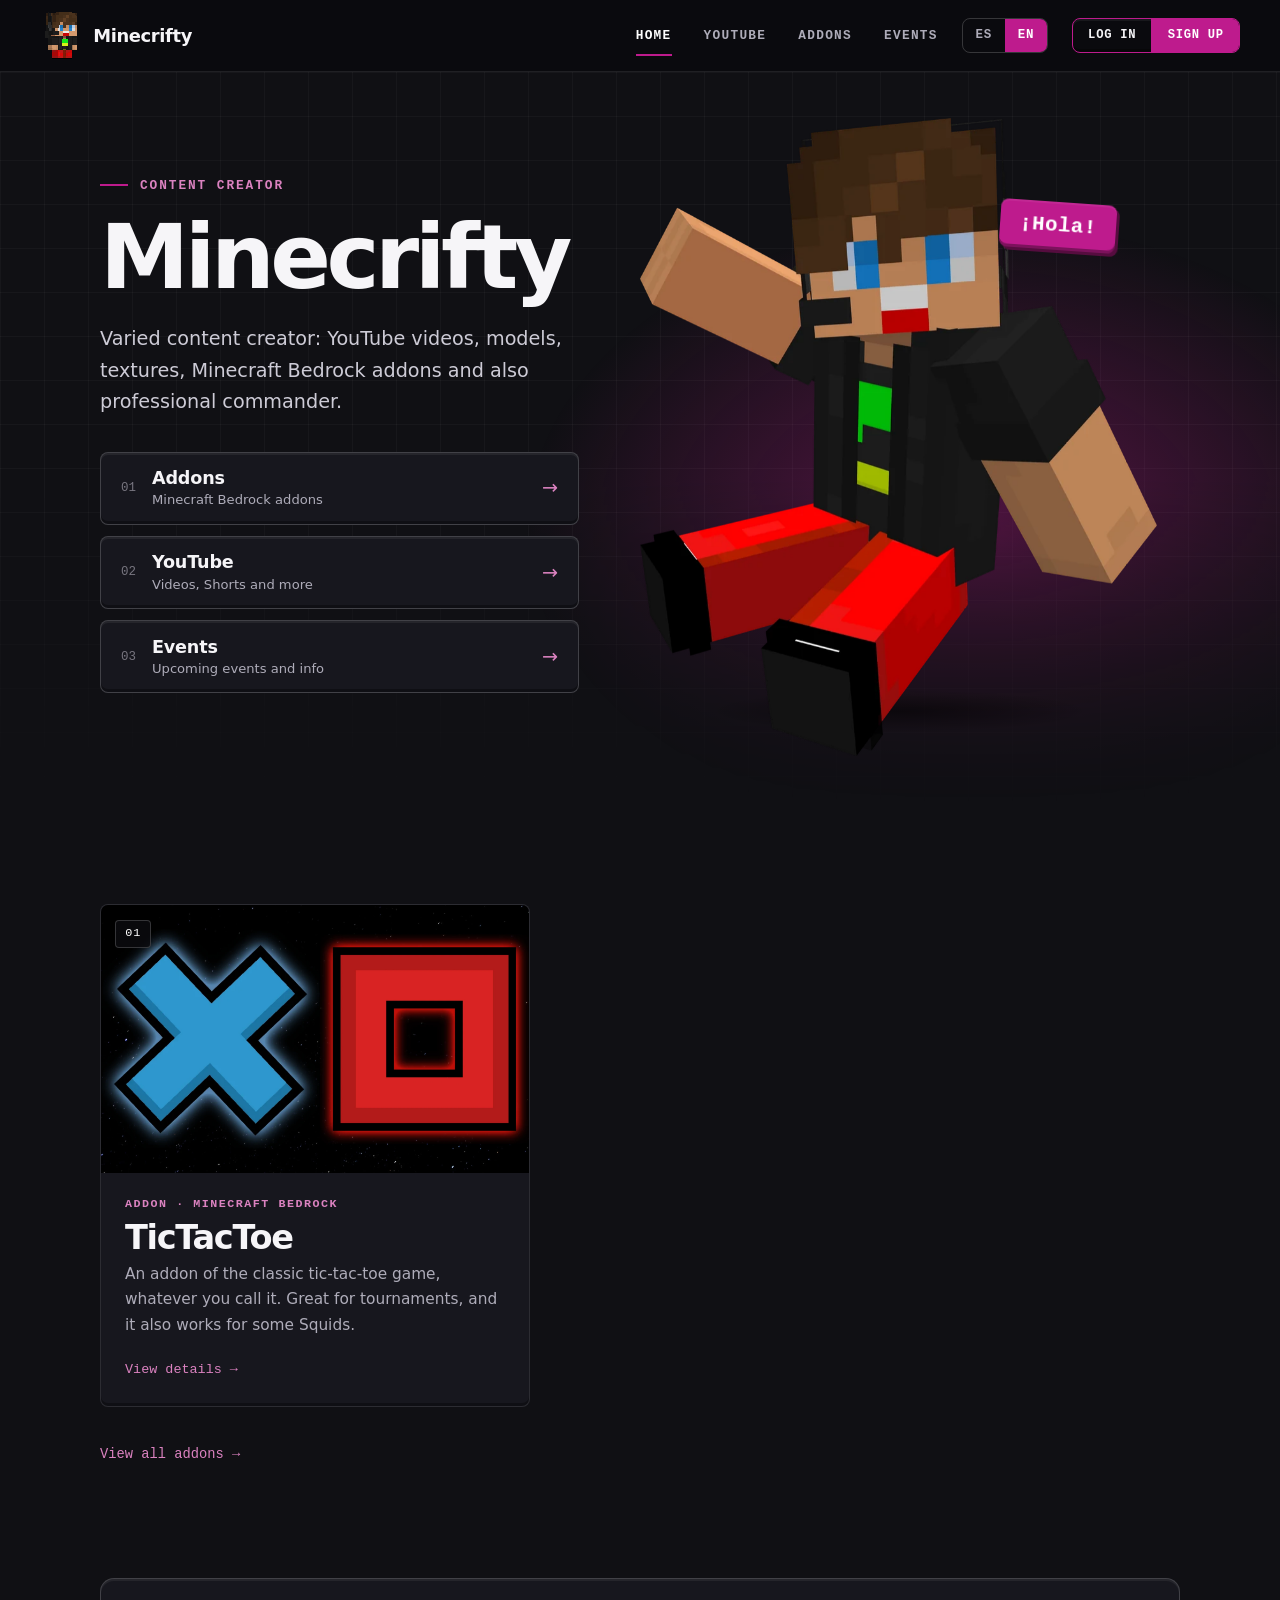
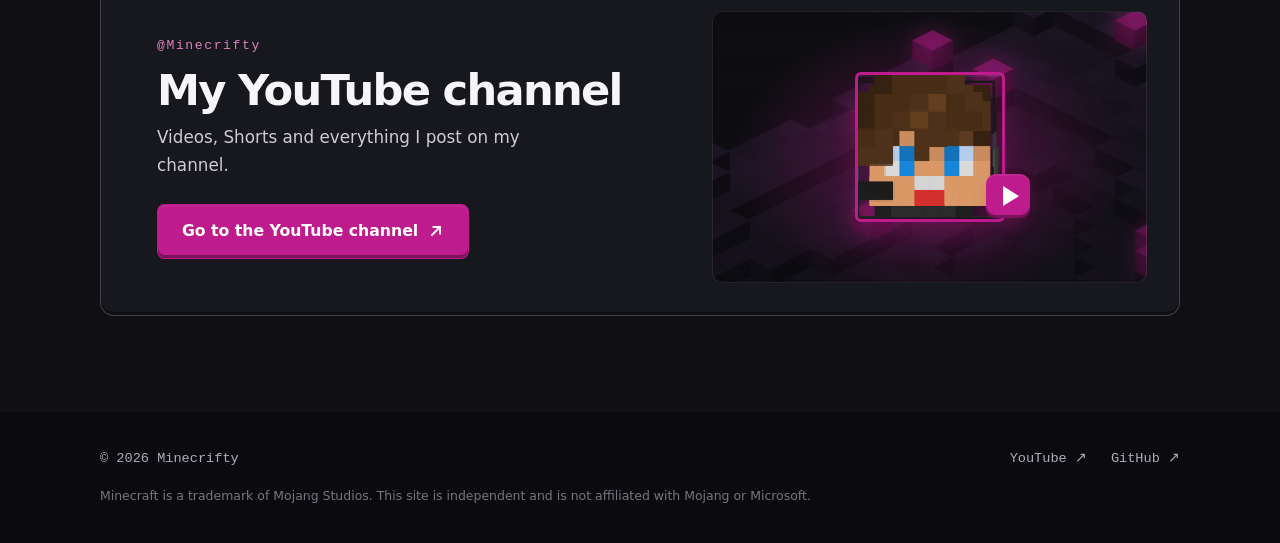
==== index.html @ c1411152 "v30" ====
<!doctype html>
<html lang="es">
<head>
<meta charset="utf-8">
<meta name="viewport" content="width=device-width, initial-scale=1">
<title data-i18n="meta.home.title">Minecrifty</title>
<meta name="description" content="Página oficial de Minecrifty: creador de contenido de Minecraft: videos de YouTube, modelos, texturas, addons para Bedrock y commander profesional." data-i18n-attr="content:meta.home.desc">
<meta name="theme-color" content="#101014">
<link rel="canonical" href="https://minecrifty.github.io/">
<meta property="og:type" content="website">
<meta property="og:site_name" content="Minecrifty">
<meta property="og:title" content="Minecrifty" data-i18n-attr="content:meta.home.title">
<meta property="og:description" content="Página oficial de Minecrifty: creador de contenido de Minecraft: videos de YouTube, modelos, texturas, addons para Bedrock y commander profesional." data-i18n-attr="content:meta.home.desc">
<meta property="og:url" content="https://minecrifty.github.io/">
<meta property="og:image" content="https://minecrifty.github.io/assets/img/og-image.jpg">
<meta name="twitter:card" content="summary_large_image">
<link rel="icon" href="./favicon.ico?v=8" sizes="any">
<link rel="icon" type="image/png" sizes="32x32" href="./assets/img/favicon-32.png?v=8">
<link rel="icon" type="image/png" sizes="192x192" href="./assets/img/favicon-192.png?v=8">
<link rel="apple-touch-icon" href="./assets/img/apple-touch-icon.png?v=8">
<link rel="stylesheet" href="./assets/css/style.css?v=21">
<script>document.documentElement.classList.add("js")</script>
</head>
<body>
<a class="skip-link" href="#main" data-i18n="skip">Saltar al contenido</a>
<header class="site-header">
  <div class="container bar">
    <a class="brand" href="./" aria-label="Minecrifty, ir al inicio" data-i18n-attr="aria-label:brand.label">
      <span class="brand-pix" aria-hidden="true"><img class="b1" src="./assets/img/brand-1.png" width="42" height="47" alt=""><img class="b2" src="./assets/img/brand-2.png" width="42" height="47" alt=""></span><span>Minecrifty</span>
    </a>
    <nav class="site-nav" id="site-nav" aria-label="Navegación principal" data-i18n-attr="aria-label:nav.label">
      <ul>
        <li><a href="./" aria-current="page" data-i18n="nav.home">Inicio</a></li>
        <li><a href="./youtube/" data-i18n="nav.youtube">YouTube</a></li>
        <li><a href="./projects/" data-i18n="nav.projects">Addons</a></li>
        <li><a href="./events/" data-i18n="nav.events">Eventos</a></li>
        <li class="nav-auth"><div class="auth-split" role="group" aria-label="Cuenta" data-i18n-attr="aria-label:auth.label">
          <button type="button" class="auth-login" data-auth="login" data-i18n="auth.login">Iniciar sesión</button>
          <button type="button" class="auth-signup" data-auth="signup" data-i18n="auth.signup">Registrarse</button>
    </div></li>
      </ul>
    </nav>
    <div class="lang-switch" role="group" aria-label="Idioma" data-i18n-attr="aria-label:lang.label">
      <button type="button" data-lang="es" aria-pressed="true">ES</button>
      <button type="button" data-lang="en" aria-pressed="false">EN</button>
    </div>
    <div class="auth-split" role="group" aria-label="Cuenta" data-i18n-attr="aria-label:auth.label">
      <button type="button" class="auth-login" data-auth="login" data-i18n="auth.login">Iniciar sesión</button>
      <button type="button" class="auth-signup" data-auth="signup" data-i18n="auth.signup">Registrarse</button>
    </div>
    <button class="nav-toggle" type="button" aria-controls="site-nav" aria-expanded="false" aria-label="Menú" data-i18n-attr="aria-label:nav.menu">
      <span></span><span></span>
    </button>
  </div>
</header>
<div class="page">
<main id="main">
  <section class="hero">
    <div class="container hero-grid">
      <div class="hero-text reveal">
        <p class="eyebrow mono" data-i18n="home.role">Creador de contenido</p>
        <h1>Minecrifty</h1>
        <p class="lead" data-i18n="home.lead">Creador de contenido variado como videos de YouTube, modelos, texturas, addons de Minecraft Bedrock y también commander profesional.</p>
        <nav class="menu" aria-label="Accesos principales" data-i18n-attr="aria-label:menu.label">
          <a class="menu-btn" href="./projects/">
            <span class="mb-n mono">01</span>
            <span class="mb-main"><strong data-i18n="menu.addons">Addons</strong><small data-i18n="menu.addons.sub">Addons de Minecraft Bedrock</small></span>
            <span class="mb-arrow" aria-hidden="true">→</span>
          </a>
          <a class="menu-btn" href="./youtube/">
            <span class="mb-n mono">02</span>
            <span class="mb-main"><strong data-i18n="nav.youtube">YouTube</strong><small data-i18n="menu.yt.sub">Videos, Shorts y más</small></span>
            <span class="mb-arrow" aria-hidden="true">→</span>
          </a>
          <a class="menu-btn" href="./events/">
            <span class="mb-n mono">03</span>
            <span class="mb-main"><strong data-i18n="nav.events">Eventos</strong><small data-i18n="menu.events.sub">Próximos eventos e información</small></span>
            <span class="mb-arrow" aria-hidden="true">→</span>
          </a>
        </nav>
      </div>
      <!-- Render de Minecrifty saludando (PNG con transparencia). Para cambiarlo, reemplaza assets/img/minecrifty-wave.webp -->
      <div class="hero-art reveal" style="--d:120ms">
        <span class="hi mono" data-greeting>¡Hola!</span>
        <img class="wave" src="./assets/img/minecrifty-wave.webp" width="811" height="1000" alt="" alt="Minecrifty saludando, render de su skin de Minecraft" data-i18n-attr="alt:home.art.alt" fetchpriority="high" decoding="async">
      </div>

    </div>
  </section>

  <section class="section showcase">
    <div class="container">
      <div class="section-head reveal">
        <h2 data-i18n="home.featured">Addons destacados</h2>
      </div>
    </div>
    <div class="rail reveal" tabindex="0" aria-label="Addons destacados" data-i18n-attr="aria-label:home.featured">
      <a class="slide is-link" href="./projects/tictactoe/">
        <div class="media slide-media">
          <img src="./assets/img/tictactoe.webp" alt="" width="1600" height="1000" loading="lazy" decoding="async">
          <span class="chip mono">01</span>
        </div>
        <div class="slide-body">
          <p class="tag mono" data-i18n="p.ttt.tag">Addon · Minecraft Bedrock</p>
          <h3>TicTacToe</h3>
          <p class="desc" data-i18n="p.ttt.desc">Un addon del típico juego tres en raya, gato, tictactoe, o como le llamen a ese juego. Sirve bastante para hacer torneos y también queda para unos Squids.</p>
          <span class="more mono"><span data-i18n="common.details">Ver detalles</span> <span class="arrow" aria-hidden="true">→</span></span>
        </div>
      </a>
    </div>
    <div class="container">
      <p class="rail-more reveal"><a class="text-link mono" href="./projects/"><span data-i18n="home.all">Ver todos los addons</span> →</a></p>
    </div>
  </section>

  <section class="section yt-section">
    <div class="container">
      <div class="yt-card reveal">
        <div class="yt-card-text">
          <p class="mono band-handle">@Minecrifty</p>
          <h2 data-i18n="home.band.h">Mi canal de YouTube</h2>
          <p class="band-text" data-i18n="home.band.text">Videos, Shorts y todo lo que publico en mi canal.</p>
          <div class="actions">
            <a class="btn btn-primary" href="https://www.youtube.com/@Minecrifty" target="_blank" rel="noopener"><span data-i18n="yt.cta">Ir al canal de YouTube</span><svg viewBox="0 0 16 16" fill="none" stroke="currentColor" stroke-width="1.8" stroke-linecap="square" aria-hidden="true"><path d="M4 12 12 4M5.5 4H12v6.5"/></svg></a>
          </div>
        </div>
        <div class="yt-card-art" aria-hidden="true">
          <img class="yt-head" src="./assets/img/head.png" width="256" height="256" alt="" loading="lazy" decoding="async">
          <span class="play-badge"></span>
        </div>
      </div>
    </div>
  </section>
</main>
<footer class="site-footer">
  <div class="container">
    <div class="footer-row">
      <p class="mono">© <span data-year>2026</span> Minecrifty</p>
      <p class="footer-links mono">
        <a href="https://www.youtube.com/@Minecrifty" target="_blank" rel="noopener">YouTube ↗</a>
        <a href="https://github.com/Minecrifty" target="_blank" rel="noopener">GitHub ↗</a>
      </p>
    </div>
    <p class="footer-note" data-i18n="footer.note">Minecraft es una marca de Mojang Studios. Este sitio es independiente y no está afiliado a Mojang ni a Microsoft.</p>
  </div>
</footer>
</div>
<script src="./assets/js/config.js?v=21"></script>
<script src="./assets/js/videos.js?v=21"></script>
<script src="./assets/js/i18n.js?v=21"></script>
<script src="./assets/js/main.js?v=21"></script>
<script src="./assets/js/char.js?v=21"></script>
<script src="./assets/js/auth.js?v=21"></script>
<script src="./assets/js/profile.js?v=21"></script>
</body>
</html>
---- assets/css/style.css ----
/* ==========================================================================
   Minecrifty Web — estilos (versión "menú principal")
   Color principal: #BE1B8D · Fondo: #101014
   Idea: botones de menú apilados con un leve relieve de bloque, personaje
   sobre una plataforma, carrusel de proyectos y lista tipo menú.
   ========================================================================== */

:root {
  color-scheme: dark;

  --bg: #101014;
  --bg-2: #0b0b0f;
  --surface: #17171e;
  --surface-2: #1e1e27;
  --line: rgba(255, 255, 255, 0.09);
  --line-strong: rgba(255, 255, 255, 0.18);

  --text: #f6f5f8;
  --muted: #aeacb9;
  --faint: #77757f;

  --accent: #be1b8d;
  --accent-hover: color-mix(in srgb, var(--accent) 88%, #fff);
  --accent-text: color-mix(in srgb, var(--accent) 55%, #fff);
  --accent-soft: color-mix(in srgb, var(--accent) 14%, transparent);
  --accent-deep: color-mix(in srgb, var(--accent) 45%, #000);
  --accent-glow: color-mix(in srgb, var(--accent) 40%, transparent);

  --radius: 8px;
  --container: 1160px;
  --gutter: clamp(1.25rem, 4.5vw, 2.5rem);
  --space-section: clamp(3.5rem, 8vw, 6rem);
  --header-h: 72px;
  --ease: cubic-bezier(0.2, 0.7, 0.2, 1);
  --bevel: inset 0 -3px 0 rgba(0, 0, 0, 0.35), inset 0 2px 0 rgba(255, 255, 255, 0.06);
  --font: system-ui, -apple-system, "Segoe UI", Roboto, "Helvetica Neue", Arial, sans-serif;
  --mono: ui-monospace, "SF Mono", "Cascadia Mono", Menlo, Consolas, "Liberation Mono", monospace;
}

/* ---------- Base ---------- */
*, *::before, *::after { box-sizing: border-box; }

html { -webkit-text-size-adjust: 100%; scroll-behavior: smooth; scroll-padding-top: 5.5rem; }

body {
  margin: 0;
  min-height: 100vh;
  background: var(--bg);
  color: var(--text);
  font-family: var(--font);
  font-size: 1.03rem;
  line-height: 1.65;
  -webkit-font-smoothing: antialiased;
}

.page { display: flex; flex-direction: column; min-height: calc(100vh - var(--header-h)); }
main { flex: 1; }
img { display: block; max-width: 100%; }
a { color: inherit; text-decoration: none; }
h1, h2, h3, p, ul, dl, dd, figure { margin: 0; padding: 0; }
h1, h2, h3 { line-height: 1.08; letter-spacing: -0.03em; }
ul { list-style: none; }
button { font: inherit; color: inherit; }
[hidden] { display: none !important; }
.mono { font-family: var(--mono); }

:focus-visible { outline: 2px solid var(--accent-text); outline-offset: 3px; border-radius: 4px; }
::selection { background: var(--accent); color: #fff; }

.container { width: 100%; max-width: var(--container); margin-inline: auto; padding-inline: var(--gutter); }

.skip-link {
  position: absolute; left: 1rem; top: -4rem; z-index: 100;
  padding: 0.6rem 1rem; border-radius: var(--radius); background: var(--accent); color: #fff; transition: top 0.2s;
}
.skip-link:focus { top: 1rem; }

/* ---------- Cabecera ---------- */
.site-header {
  position: sticky; top: 0; z-index: 50; height: var(--header-h);
  background: rgba(11, 11, 15, 0.97);
  border-bottom: 1px solid var(--line);
}
.bar { position: relative; display: flex; align-items: center; gap: 1.5rem; height: 100%; }
/* Barra superior a todo el ancho: logo pegado a la izquierda; menús, idioma y sesión pegados a la derecha */
.site-header .container.bar { max-width: none; }

.brand { display: inline-flex; align-items: center; gap: 0.7rem; margin-right: auto; font-weight: 800; font-size: 1.12rem; letter-spacing: -0.02em; }
.brand-pix { position: relative; display: block; flex: none; height: 47px; width: 42px; }
.brand-pix img { position: absolute; inset: 0; width: 42px; height: 47px; image-rendering: pixelated; transition: opacity 0.2s var(--ease); }
.brand-pix .b2 { opacity: 0; }
.brand:hover .brand-pix .b1, .brand:focus-visible .brand-pix .b1 { opacity: 0; }
.brand:hover .brand-pix .b2, .brand:focus-visible .brand-pix .b2 { opacity: 1; }

.site-nav ul { display: flex; gap: 2rem; }
.site-nav a {
  position: relative; display: block; padding: 0.4rem 0;
  color: var(--muted); font-family: var(--mono); font-size: 0.8rem; font-weight: 600; letter-spacing: 0.1em; text-transform: uppercase;
  transition: color 0.2s;
}
.site-nav a::after { content: ""; position: absolute; left: 0; right: 0; bottom: -4px; height: 2px; background: var(--accent); transform: scaleX(0); transform-origin: left; transition: transform 0.3s var(--ease); }
.site-nav a:hover { color: var(--text); }
.site-nav a:hover::after, .site-nav a[aria-current="page"]::after { transform: scaleX(1); }
.site-nav a[aria-current="page"] { color: #fff; }

.lang-switch { display: inline-flex; border: 1px solid var(--line-strong); border-radius: var(--radius); overflow: hidden; }
.lang-switch button {
  padding: 0.38rem 0.8rem; border: 0; background: none; cursor: pointer;
  color: var(--muted); font-family: var(--mono); font-size: 0.78rem; font-weight: 700; letter-spacing: 0.06em;
}
.ready .lang-switch button { transition: background-color 0.25s, color 0.25s; }
.lang-switch button:hover { color: var(--text); }
.lang-switch button[aria-pressed="true"] { background: var(--accent); color: #fff; }

.auth-split { display: inline-flex; flex: none; border: 1px solid var(--accent); border-radius: var(--radius); overflow: hidden; box-shadow: var(--bevel); }
.auth-split button {
  padding: 0.42rem 0.95rem; border: 0; cursor: pointer; white-space: nowrap;
  font-family: var(--mono); font-size: 0.76rem; font-weight: 700; letter-spacing: 0.06em; text-transform: uppercase;
  transition: background-color 0.2s, color 0.2s;
}
.auth-login { background: transparent; color: var(--text); border-right: 1px solid var(--accent) !important; }
.auth-login:hover { background: var(--accent-soft); }
.auth-signup { background: var(--accent); color: #fff; }
.auth-signup:hover { background: var(--accent-hover); }
.nav-auth { display: none; }

.nav-toggle {
  display: none; width: 42px; height: 38px; padding: 0; cursor: pointer;
  border: 1px solid var(--line-strong); border-radius: var(--radius); background: none;
  align-items: center; justify-content: center; flex-direction: column; gap: 5px;
}
.nav-toggle span { display: block; width: 18px; height: 2px; background: var(--text); transition: transform 0.3s var(--ease); }
.nav-open .nav-toggle span:nth-child(1) { transform: translateY(3.5px) rotate(45deg); }
.nav-open .nav-toggle span:nth-child(2) { transform: translateY(-3.5px) rotate(-45deg); }

@media (max-width: 759px) {
  :root { --header-h: 66px; }
  .bar { gap: 0.6rem; }
  .nav-toggle { display: inline-flex; }
  .bar > .auth-split { display: none; }
  .site-nav .nav-auth { display: block; padding: 1rem 0 0.25rem; }
  .site-nav .nav-auth .auth-split { display: flex; }
  .site-nav .nav-auth .auth-split button { flex: 1; padding: 0.7rem 0.5rem; font-size: 0.8rem; border-bottom: 0; }
  .site-nav {
    position: absolute; top: 100%; left: 0; right: 0;
    padding: 0.5rem var(--gutter) 1rem; background: var(--bg-2); border-bottom: 1px solid var(--line);
    visibility: hidden; opacity: 0; transform: translateY(-8px);
    transition: opacity 0.25s, transform 0.25s var(--ease), visibility 0s 0.25s;
  }
  .nav-open .site-nav { visibility: visible; opacity: 1; transform: none; transition-delay: 0s; }
  .site-nav ul { flex-direction: column; gap: 0; }
  .site-nav a { padding: 1rem 0; border-bottom: 1px solid var(--line); font-size: 0.95rem; }
  .site-nav a::after { display: none; }
  .site-nav a[aria-current="page"] { color: var(--accent-text); }
}

/* ---------- Botones ---------- */
.btn {
  display: inline-flex; align-items: center; justify-content: center; gap: 0.6rem;
  padding: 0.85rem 1.5rem; border: 1px solid transparent; border-radius: var(--radius);
  font-weight: 700; font-size: 0.98rem; cursor: pointer; box-shadow: var(--bevel);
  transition: transform 0.2s var(--ease), background-color 0.2s, border-color 0.2s;
}
.btn svg { width: 16px; height: 16px; }
.btn:hover { transform: translateY(-2px); }
.btn:active { transform: none; }
.btn-primary { background: var(--accent); color: #fff; }
.btn-primary:hover { background: var(--accent-hover); }
.btn-ghost { border-color: var(--line-strong); background: var(--surface); color: var(--text); }
.btn-ghost:hover { border-color: var(--accent); }
.btn[disabled] { opacity: 0.4; cursor: not-allowed; transform: none; }
.actions { display: flex; flex-wrap: wrap; gap: 0.85rem; margin-top: 2rem; }

/* ---------- Tipos de texto ---------- */
.eyebrow { display: flex; align-items: center; gap: 0.75rem; margin-bottom: 1.1rem; color: var(--accent-text); font-size: 0.8rem; font-weight: 600; letter-spacing: 0.15em; text-transform: uppercase; }
.eyebrow::before { content: ""; width: 1.75rem; height: 2px; background: var(--accent); }
.lead { max-width: 32rem; margin-top: 1.25rem; color: #cdcbd6; font-size: clamp(1.05rem, 1.8vw, 1.2rem); }
.tag { color: var(--accent-text); font-size: 0.73rem; font-weight: 600; letter-spacing: 0.13em; text-transform: uppercase; }
.text-link { color: var(--accent-text); font-size: 0.86rem; transition: color 0.2s; }
.text-link:hover { color: #fff; }
.prose { max-width: 40rem; color: var(--muted); }
.crumb { display: inline-flex; margin-bottom: 1.5rem; color: var(--muted); font-size: 0.84rem; transition: color 0.2s; }
.crumb:hover { color: #fff; }
.more { margin-top: auto; padding-top: 1rem; color: var(--accent-text); font-size: 0.84rem; }
.more.is-muted { color: var(--faint); }
.more .arrow { display: inline-block; transition: transform 0.3s var(--ease); }

/* ---------- Imágenes ---------- */
.media { position: relative; display: block; overflow: hidden; background: var(--surface-2); }
.media img { position: absolute; inset: 0; width: 100%; height: 100%; object-fit: cover; opacity: 0; transition: opacity 0.4s, transform 0.8s var(--ease); }
.media.is-loaded img { opacity: 1; }
.media-placeholder {
  position: absolute; inset: 0; display: grid; place-items: center; padding: 1rem;
  color: var(--faint); font-size: 0.78rem; letter-spacing: 0.06em; text-align: center;
  background-image: linear-gradient(45deg, rgba(255,255,255,.025) 25%, transparent 25%, transparent 50%, rgba(255,255,255,.025) 50%, rgba(255,255,255,.025) 75%, transparent 75%);
  background-size: 24px 24px;
}
.media.is-loaded .media-placeholder { display: none; }
.chip {
  position: absolute; left: 0.9rem; top: 0.9rem; padding: 0.2rem 0.55rem; border-radius: 4px;
  background: rgba(11, 11, 15, 0.82); border: 1px solid var(--line-strong);
  color: #fff; font-size: 0.74rem; letter-spacing: 0.08em;
}

/* ---------- Hero ---------- */
.hero { position: relative; overflow: hidden; padding-block: clamp(2rem, 5vw, 4rem) clamp(3rem, 6vw, 5rem); }
.hero::before {
  content: ""; position: absolute; inset: 0; z-index: -1; pointer-events: none;
  background:
    radial-gradient(50% 60% at 76% 62%, var(--accent-glow), transparent 70%),
    linear-gradient(rgba(255,255,255,.03) 1px, transparent 1px) 0 0 / 44px 44px,
    linear-gradient(90deg, rgba(255,255,255,.03) 1px, transparent 1px) 0 0 / 44px 44px;
  -webkit-mask-image: linear-gradient(180deg, #000 55%, transparent);
  mask-image: linear-gradient(180deg, #000 55%, transparent);
}
.hero-grid { display: grid; grid-template-columns: 0.92fr 1.08fr; gap: clamp(1.5rem, 3vw, 2.5rem); align-items: center; }

.hero-art { position: relative; justify-self: center; width: min(100%, 720px); aspect-ratio: 1 / 1.06; }
.hero-art .wave {
  position: absolute; left: 4%; bottom: -4%; width: 92%; height: auto;
  z-index: 1; will-change: transform;
  animation: bob 5s ease-in-out infinite;
}
.hero-art::after {
  content: ""; position: absolute; z-index: 0; left: 16%; bottom: 0; width: 68%; height: 7%;
  border-radius: 50%; background: radial-gradient(closest-side, rgba(0, 0, 0, 0.5), transparent); pointer-events: none;
}
html.auth-open .hero-art .wave { animation-play-state: paused; }
.hi {
  position: absolute; z-index: 2; left: 68%; top: 11%; max-width: 14rem; padding: 0.7rem 1.2rem; border-radius: 8px; line-height: 1.25; text-align: center;
  background: var(--accent); color: #fff; font-size: 1.3rem; font-weight: 700; letter-spacing: 0.02em;
  transform: rotate(4deg); box-shadow: var(--bevel), 3px 3px 0 var(--accent-deep);
}
@keyframes bob { 0%, 100% { transform: translateY(0); } 50% { transform: translateY(-8px); } }

.hero h1 { white-space: nowrap; font-size: clamp(3rem, 7.6vw, 5.6rem); font-weight: 800; letter-spacing: -0.05em; line-height: 1; }

/* Menú principal */
.menu { display: grid; gap: 0.7rem; margin-top: 2.1rem; max-width: 30rem; }
.menu-btn {
  display: grid; grid-template-columns: auto 1fr auto; align-items: center; gap: 1rem;
  padding: 0.95rem 1.25rem; background: var(--surface); border: 1px solid var(--line-strong); border-radius: var(--radius);
  box-shadow: var(--bevel);
  transition: transform 0.25s var(--ease), border-color 0.25s, background-color 0.25s;
}
.mb-n { color: var(--faint); font-size: 0.78rem; transition: color 0.25s; }
.mb-main { display: flex; flex-direction: column; line-height: 1.25; }
.mb-main strong { font-size: 1.1rem; font-weight: 700; letter-spacing: -0.01em; }
.mb-main small { margin-top: 0.15rem; color: var(--muted); font-size: 0.82rem; }
.mb-arrow { color: var(--accent-text); font-size: 1.2rem; transition: transform 0.25s var(--ease); }
.menu-btn:hover { transform: translateX(6px); border-color: var(--accent); background: var(--accent-soft); }
.menu-btn:hover .mb-n { color: var(--accent-text); }
.menu-btn:hover .mb-arrow { transform: translateX(4px); }

@media (max-width: 860px) {
  .hero-grid { grid-template-columns: 1fr; }
  .hero-art { order: -1; width: min(100%, 340px); }
  .hi { left: 61%; top: 3%; max-width: 9rem; padding: 0.45rem 0.8rem; font-size: 0.98rem; }
}

/* ---------- Secciones ---------- */
.section { padding-block: var(--space-section); }
.section-head { display: flex; flex-wrap: wrap; align-items: center; justify-content: space-between; gap: 0.75rem 1rem; margin-bottom: 1.75rem; }
.section h2 { font-size: clamp(1.8rem, 3.6vw, 2.5rem); font-weight: 800; }

/* ---------- Carrusel de proyectos ---------- */
.showcase { padding-top: 1rem; }
.rail-ctrl { display: flex; gap: 0.5rem; }
.rail-btn {
  width: 44px; height: 44px; display: grid; place-items: center; cursor: pointer;
  background: var(--surface); border: 1px solid var(--line-strong); border-radius: var(--radius); box-shadow: var(--bevel);
  font-size: 1.1rem; transition: border-color 0.2s, background-color 0.2s, opacity 0.2s, transform 0.2s var(--ease);
}
.rail-btn:hover { border-color: var(--accent); background: var(--accent-soft); }
.rail-btn:active { transform: translateY(1px); }
.rail-btn[disabled] { opacity: 0.35; cursor: default; }

.rail {
  --pad: max(var(--gutter), calc((100vw - var(--container)) / 2 + var(--gutter)));
  display: flex; gap: 1.25rem; overflow-x: auto; scroll-snap-type: x mandatory;
  padding: 0.5rem var(--pad) 1.5rem; scroll-padding-inline: var(--pad);
  scrollbar-width: none; overscroll-behavior-x: contain;
}
.rail::-webkit-scrollbar { display: none; }
.slide {
  flex: 0 0 min(84vw, 430px); scroll-snap-align: start;
  display: flex; flex-direction: column; overflow: hidden;
  background: var(--surface); border: 1px solid var(--line); border-radius: var(--radius); box-shadow: var(--bevel);
  transition: transform 0.3s var(--ease), border-color 0.3s, box-shadow 0.3s var(--ease);
}
.slide-media { aspect-ratio: 16 / 10; }
.slide-body { position: relative; display: flex; flex-direction: column; gap: 0.35rem; flex: 1; padding: 1.4rem 1.5rem 1.5rem; }
.slide h3 { font-size: clamp(1.7rem, 3vw, 2.1rem); font-weight: 800; letter-spacing: -0.04em; }
.slide .desc { color: var(--muted); font-size: 0.96rem; }
.slide.is-link:hover { transform: translateY(-5px); border-color: var(--accent); box-shadow: var(--bevel), 0 22px 40px -26px var(--accent-glow); }
.slide.is-link:hover .media img { transform: scale(1.04); }
.slide.is-link:hover .arrow { transform: translateX(4px); }
.rail-more { margin-top: 0.5rem; }

/* ---------- Tarjeta de YouTube ---------- */
.yt-section { padding-top: 1rem; }
.yt-card {
  display: grid; grid-template-columns: 1.1fr 0.9fr; gap: clamp(1.5rem, 4vw, 3rem); align-items: center;
  padding: clamp(1.25rem, 3vw, 2rem); background: var(--surface); border: 1px solid var(--line-strong); border-radius: 14px; box-shadow: var(--bevel);
}
.yt-card-text { padding: clamp(0.5rem, 2vw, 1.5rem); }
.yt-card h2 { margin-top: 0.6rem; font-size: clamp(1.9rem, 3.8vw, 2.7rem); font-weight: 800; letter-spacing: -0.04em; }
.band-handle { color: var(--accent-text); font-size: 0.82rem; letter-spacing: 0.12em; }
.band-text { margin-top: 0.7rem; max-width: 26rem; color: #cdcbd6; font-size: 1.05rem; }
.yt-card .actions { margin-top: 1.5rem; }
.yt-card-art {
  position: relative; display: grid; place-items: center; aspect-ratio: 16 / 10; overflow: hidden; isolation: isolate;
  border: 1px solid var(--line); border-radius: 10px;
  background:
    radial-gradient(60% 70% at 50% 55%, var(--accent-glow), transparent 75%),
    linear-gradient(rgba(11,11,15,.55), rgba(11,11,15,.7)),
    var(--bg-2) url("../img/page-bg.webp") center / cover no-repeat;
}
.yt-head { width: clamp(96px, 38%, 150px); height: auto; image-rendering: pixelated; border: 3px solid var(--accent); border-radius: 6px; box-shadow: var(--bevel), 0 16px 34px -12px var(--accent-glow); transition: transform 0.3s var(--ease); }
.play-badge { position: absolute; left: calc(50% + clamp(34px, 14%, 56px)); top: calc(50% + clamp(26px, 10%, 44px)); width: 44px; height: 44px; border-radius: 10px; background: var(--accent); box-shadow: var(--bevel), 0 8px 18px -6px var(--accent-glow); }
.play-badge::after { content: ""; position: absolute; left: 17px; top: 12px; border-style: solid; border-width: 10px 0 10px 16px; border-color: transparent transparent transparent #fff; }
.yt-card:hover .yt-head { transform: translateY(-4px) rotate(-2deg); }
@media (max-width: 860px) { .yt-card { grid-template-columns: 1fr; } .yt-card-art { order: -1; } }

/* ---------- Cabeceras de página ---------- */
.page-head { position: relative; isolation: isolate; overflow: hidden; padding-block: clamp(3rem, 7vw, 5rem) clamp(2.25rem, 5vw, 3.5rem); border-bottom: 1px solid var(--line); }
.page-head::before {
  content: ""; position: absolute; inset: 0; z-index: -2; opacity: 0.5;
  background: var(--bg) url("../img/page-bg.webp") 70% 30% / cover no-repeat;
}
.page-head::after { content: ""; position: absolute; inset: 0; z-index: -1; background: linear-gradient(90deg, var(--bg) 10%, rgba(16,16,20,.55)), linear-gradient(180deg, transparent 55%, var(--bg)); }
.page-head h1 { font-size: clamp(2.8rem, 7vw, 5rem); font-weight: 800; letter-spacing: -0.05em; line-height: 1; }
.split { display: grid; grid-template-columns: 1.05fr 0.95fr; gap: clamp(1.75rem, 5vw, 4rem); align-items: center; }
.cover { aspect-ratio: 16 / 10; border: 1px solid var(--line-strong); border-radius: var(--radius); box-shadow: var(--bevel), 0 24px 50px -28px var(--accent-glow); }
@media (max-width: 860px) { .split { grid-template-columns: 1fr; } }

/* ---------- Proyectos: lista tipo menú ---------- */
.plist { display: grid; gap: 1rem; }
.prow {
  position: relative; display: grid; grid-template-columns: minmax(150px, 230px) 1fr auto; gap: clamp(1rem, 3vw, 2rem); align-items: center;
  padding: 1rem; background: var(--surface); border: 1px solid var(--line); border-radius: var(--radius); box-shadow: var(--bevel);
  transition: transform 0.25s var(--ease), border-color 0.25s, background-color 0.25s;
}
.prow-thumb { aspect-ratio: 16 / 10; border-radius: 6px; border: 1px solid var(--line); }
.prow-main { display: flex; flex-direction: column; gap: 0.3rem; }
.prow h2 { font-size: clamp(1.7rem, 3.6vw, 2.4rem); font-weight: 800; letter-spacing: -0.04em; }
.prow .desc { max-width: 34rem; color: var(--muted); font-size: 0.97rem; }
.prow-end { padding-right: 0.75rem; color: var(--accent-text); font-size: 0.84rem; white-space: nowrap; }
.prow-end.is-muted { color: var(--faint); }
.prow.is-link:hover { transform: translateX(6px); border-color: var(--accent); background: var(--accent-soft); }
.prow.is-link:hover .media img { transform: scale(1.05); }
.prow.is-link::after { content: ""; position: absolute; inset: 0; }
@media (max-width: 760px) {
  .prow { grid-template-columns: 1fr; gap: 0.9rem; }
  .prow-end { padding: 0; }
}

/* ---------- Detalle de proyecto ---------- */
.spec { display: grid; gap: 1.25rem; grid-template-columns: repeat(auto-fit, minmax(210px, 1fr)); }
.spec > div { padding: 1.3rem 1.5rem; background: var(--surface); border: 1px solid var(--line); border-radius: var(--radius); box-shadow: var(--bevel); }
.spec dt { color: var(--muted); font-size: 0.74rem; letter-spacing: 0.1em; text-transform: uppercase; }
.spec dd { margin-top: 0.35rem; font-size: 1.2rem; font-weight: 700; }

.modes { display: grid; gap: 1.25rem; grid-template-columns: repeat(auto-fit, minmax(min(100%, 250px), 1fr)); }
.mode { padding: 1.75rem; background: var(--surface); border: 1px solid var(--line); border-radius: var(--radius); box-shadow: var(--bevel); transition: transform 0.25s var(--ease), border-color 0.25s, background-color 0.25s; }
.mode:hover { transform: translateY(-4px); border-color: var(--accent); background: var(--accent-soft); }
.mode-num { font-family: var(--mono); font-size: 3.2rem; font-weight: 800; line-height: 1; color: transparent; -webkit-text-stroke: 1.5px var(--accent); margin-bottom: 1.25rem; }
.mode h3 { font-size: 1.55rem; font-weight: 800; }
.mode .desc { margin-top: 0.4rem; color: var(--muted); font-size: 0.96rem; }

.gallery { display: grid; gap: 1.25rem; grid-template-columns: repeat(auto-fit, minmax(min(100%, 290px), 1fr)); }
.mode h3 { line-height: 0; }
.mode-title { display: block; height: 2.6rem; width: auto; max-width: 100%; image-rendering: pixelated; }
.gallery-item.is-contain img { object-fit: contain; padding: 0.75rem; background: var(--surface-2); }
.gallery-item { aspect-ratio: 16 / 10; border: 1px solid var(--line); border-radius: var(--radius); }

/* ---------- Datos y YouTube ---------- */
.stats { display: grid; gap: 1.25rem; grid-template-columns: repeat(auto-fit, minmax(200px, 1fr)); }
.stat { padding: 1.4rem 1.5rem; background: var(--surface); border: 1px solid var(--line); border-radius: var(--radius); box-shadow: var(--bevel); }
.stat dt { color: var(--muted); font-size: 0.74rem; letter-spacing: 0.1em; text-transform: uppercase; }
.stat dd { margin-top: 0.3rem; font-size: 2rem; font-weight: 800; letter-spacing: -0.03em; }
.note { margin-top: 0.85rem; color: var(--faint); font-size: 0.76rem; }

.yt-grid {
  display: flex; gap: 1.25rem; overflow-x: auto; padding: 0.4rem 0.2rem 1rem;
  scroll-snap-type: x proximity; -webkit-overflow-scrolling: touch;
  scrollbar-width: thin; scrollbar-color: var(--accent) var(--surface);
}
.yt-grid::-webkit-scrollbar { height: 8px; }
.yt-grid::-webkit-scrollbar-track { background: var(--surface); border-radius: 4px; }
.yt-grid::-webkit-scrollbar-thumb { background: var(--accent); border-radius: 4px; }
.yt-grid > .yt-item { flex: 0 0 min(82%, 360px); scroll-snap-align: start; }
.yt-grid.shorts > .yt-item { flex-basis: min(60%, 200px); }
/* Marco de cada video */
.yt-item { padding: 0.85rem; background: var(--surface); border: 2px solid var(--accent); border-radius: calc(var(--radius) + 4px); box-shadow: var(--bevel), 0 18px 40px -22px var(--accent-glow); transition: transform 0.25s var(--ease), box-shadow 0.25s; }
.yt-item:hover { box-shadow: var(--bevel), 0 20px 44px -14px var(--accent-glow); }
.yt-item .yt-box { border-color: var(--line-strong); }
.yt-box { position: relative; overflow: hidden; aspect-ratio: 16 / 9; background: var(--surface-2); border: 1px solid var(--line); border-radius: var(--radius); }
.shorts .yt-box { aspect-ratio: 9 / 16; }
.yt-box > button, .yt-box > iframe, .yt-box > .media-placeholder { position: absolute; inset: 0; width: 100%; height: 100%; border: 0; }
.yt-box > button { padding: 0; background: none; cursor: pointer; }
.yt-box > button img { width: 100%; height: 100%; object-fit: cover; transition: transform 0.6s var(--ease); }
.yt-box > button:hover img { transform: scale(1.04); }
.yt-play { position: absolute; left: 50%; top: 50%; width: 58px; height: 58px; margin: -29px 0 0 -29px; background: var(--accent); border-radius: var(--radius); box-shadow: var(--bevel); transition: transform 0.2s var(--ease); }
.yt-play::after { content: ""; position: absolute; left: 23px; top: 17px; border-style: solid; border-width: 12px 0 12px 19px; border-color: transparent transparent transparent #fff; }
.yt-box > button:hover .yt-play { transform: scale(1.08); }
.yt-title { margin-top: 0.8rem; padding-inline: 0.2rem; color: var(--text); font-size: 0.95rem; font-weight: 600; }
.yt-cta { margin-top: 0.5rem; }
.yt-section-end { padding-bottom: 1.5rem; }
.yt-stats-section { padding-top: 1.5rem; }

/* ---------- Cuenta: panel de acceso ---------- */
.auth-open { overflow: hidden; }
.auth-modal { position: fixed; inset: 0; z-index: 200; display: flex; overflow-y: auto; padding: 1rem; }
.auth-modal[hidden] { display: none; }
.auth-backdrop { position: fixed; inset: 0; background: rgba(5, 5, 8, 0.84); }
.auth-dialog { position: relative; width: min(100%, 410px); padding: 1.5rem 1.5rem 1.75rem; background: var(--surface); border: 2px solid var(--accent); border-radius: calc(var(--radius) + 4px); box-shadow: var(--bevel), 0 30px 70px -20px var(--accent-glow); }
.auth-x { position: absolute; top: 0.5rem; right: 0.6rem; width: 34px; height: 34px; border: 0; background: none; color: var(--muted); font-size: 1.6rem; line-height: 1; cursor: pointer; }
.auth-x:hover { color: var(--text); }
.auth-tabs { display: flex; margin: 0.4rem 2rem 1.25rem 0; border: 1px solid var(--accent); border-radius: var(--radius); overflow: hidden; }
.auth-tabs button { flex: 1; padding: 0.55rem 0.5rem; border: 0; background: transparent; color: var(--muted); cursor: pointer; font-family: var(--mono); font-size: 0.76rem; font-weight: 700; letter-spacing: 0.06em; text-transform: uppercase; }
.auth-tabs button + button { border-left: 1px solid var(--accent); }
.auth-tabs button[aria-selected="true"] { background: var(--accent); color: #fff; }
.auth-title { margin-bottom: 1rem; font-size: 1.5rem; font-weight: 800; letter-spacing: -0.03em; }
.auth-msg { margin-bottom: 1rem; padding: 0.65rem 0.8rem; border-radius: var(--radius); font-size: 0.88rem; border: 1px solid var(--line-strong); }
.auth-msg.is-error { border-color: #d6455d; background: rgba(214, 69, 93, 0.12); color: #ffb3bf; }
.auth-msg.is-ok { border-color: #3fae6a; background: rgba(63, 174, 106, 0.12); color: #a8e6bf; }
.auth-form { display: grid; gap: 0.9rem; }
.auth-field { display: grid; gap: 0.35rem; }
.auth-field[hidden] { display: none; }
.auth-field span { color: var(--muted); font-family: var(--mono); font-size: 0.72rem; letter-spacing: 0.08em; text-transform: uppercase; }
.auth-field input { width: 100%; padding: 0.7rem 0.8rem; background: var(--bg); color: var(--text); border: 1px solid var(--line-strong); border-radius: var(--radius); font: inherit; }
.auth-field input:focus { outline: 2px solid var(--accent); outline-offset: 1px; border-color: var(--accent); }
.auth-submit { width: 100%; justify-content: center; margin-top: 0.2rem; }
.auth-link { display: block; margin: 0.9rem auto 0; padding: 0; border: 0; background: none; color: var(--accent-text); font-size: 0.85rem; cursor: pointer; }
.auth-link[hidden] { display: none; }
.auth-link:hover { text-decoration: underline; }
.auth-or { display: flex; align-items: center; gap: 0.8rem; margin: 1.1rem 0; color: var(--faint); font-size: 0.74rem; text-transform: uppercase; }
.auth-or::before, .auth-or::after { content: ""; flex: 1; height: 1px; background: var(--line); }
.auth-google { display: flex; align-items: center; justify-content: center; gap: 0.6rem; width: 100%; padding: 0.7rem; background: #fff; color: #1f1f1f; border: 0; border-radius: var(--radius); font: inherit; font-weight: 600; font-size: 0.92rem; cursor: pointer; box-shadow: var(--bevel); }
.auth-google:hover { background: #f1f1f4; }
.auth-google svg { width: 18px; height: 18px; }
/* ---------- Cuenta: círculo de usuario, menú y perfil ---------- */
html.has-user .auth-split, html.has-user .nav-auth { display: none !important; }
.auth-modal [hidden] { display: none !important; }

.avatar { display: inline-grid; place-items: center; width: 100%; height: 100%; overflow: hidden; border-radius: 50%; background: var(--accent); color: #fff; font-family: var(--mono); font-weight: 800; line-height: 1; user-select: none; }
.avatar img { display: block; width: 100%; height: 100%; object-fit: cover; }

.user-menu { position: relative; display: block; flex: none; }
.user-menu[hidden], .user-pop[hidden] { display: none !important; }
.user-btn { display: block; width: 40px; height: 40px; padding: 2px; border: 2px solid var(--accent); border-radius: 50%; background: var(--surface-2); cursor: pointer; transition: box-shadow 0.2s, transform 0.2s var(--ease); }
.user-btn .avatar { font-size: 1rem; }
.user-btn:hover, .user-btn[aria-expanded="true"] { box-shadow: 0 0 0 4px var(--accent-soft); }
.user-btn:active { transform: scale(0.95); }
.user-pop { position: absolute; top: calc(100% + 12px); right: 0; z-index: 60; min-width: 13.5rem; max-width: min(18rem, calc(100vw - 2rem)); padding: 0.4rem; background: var(--surface); border: 1px solid var(--line-strong); border-radius: calc(var(--radius) + 2px); box-shadow: 0 18px 40px -12px rgba(0, 0, 0, 0.7), var(--bevel); }
.user-pop-head { display: grid; gap: 0.1rem; padding: 0.6rem 0.7rem 0.7rem; margin-bottom: 0.3rem; border-bottom: 1px solid var(--line); }
.user-pop-name { overflow: hidden; text-overflow: ellipsis; white-space: nowrap; font-size: 0.95rem; }
.user-pop-email { overflow: hidden; text-overflow: ellipsis; white-space: nowrap; color: var(--muted); font-size: 0.78rem; }
.user-pop-email:empty { display: none; }
.user-pop button[data-user] { display: block; width: 100%; padding: 0.6rem 0.7rem; border: 0; border-radius: var(--radius); background: none; color: var(--text); text-align: left; cursor: pointer; font-family: var(--mono); font-size: 0.78rem; font-weight: 700; letter-spacing: 0.08em; text-transform: uppercase; }
.user-pop button[data-user]:hover, .user-pop button[data-user]:focus-visible { background: var(--accent-soft); color: #fff; }

.profile-modal .auth-wrap { width: min(100%, 460px); }
.profile-dialog { width: 100%; }
.pf-row { display: flex; align-items: center; gap: 1rem; }
.pf-avatar { flex: none; width: 84px; height: 84px; border: 2px solid var(--accent); font-size: 2rem; }
.pf-actions { display: grid; gap: 0.4rem; min-width: 0; }
.pf-label { color: var(--muted); font-size: 0.72rem; letter-spacing: 0.08em; text-transform: uppercase; }
.pf-hint { color: var(--faint); font-size: 0.78rem; line-height: 1.4; }
.pf-btns { display: flex; flex-wrap: wrap; gap: 0.5rem; }
.pf-btn { padding: 0.45rem 0.8rem; border: 1px solid var(--accent); border-radius: var(--radius); background: var(--accent-soft); color: var(--text); cursor: pointer; font-family: var(--mono); font-size: 0.74rem; font-weight: 700; letter-spacing: 0.04em; text-transform: uppercase; transition: background-color 0.2s; }
.pf-btn:hover { background: var(--accent); color: #fff; }
.pf-btn-quiet { border-color: var(--line-strong); background: none; color: var(--muted); }
.pf-btn-quiet:hover { border-color: var(--line-strong); background: var(--surface-2); color: var(--text); }
.pf-skin { align-items: flex-start; padding: 0.9rem; border: 1px solid var(--line); border-radius: var(--radius); background: var(--bg); }
.pf-skin-canvas { flex: none; width: 72px; height: 144px; image-rendering: pixelated; }
.pf-skin-canvas.is-empty { border: 2px dashed var(--line-strong); border-radius: 6px; }
.auth-field input[readonly] { opacity: 0.65; cursor: default; }
.auth-field .pf-hint { text-transform: none; letter-spacing: 0; font-family: var(--font); }
.pf-btn:disabled { opacity: 0.55; cursor: not-allowed; }
/* ---------- Personaje 3D junto al panel ---------- */
.auth-wrap { position: relative; z-index: 1; margin: auto; display: flex; flex-direction: column; align-items: center; width: min(100%, 410px); }
.auth-stage { --u: 5px; --ry: 16deg; position: relative; flex: none; width: 100%; height: 190px; perspective: 900px; }
@media (min-width: 840px) {
  .auth-wrap { flex-direction: row; width: auto; gap: 0.5rem; }
  .auth-stage { --u: 9px; --ry: 28deg; width: 250px; height: 350px; }
}
.mc { position: absolute; left: 50%; top: 50%; width: calc(var(--u) * 16); height: calc(var(--u) * 32); margin: calc(var(--u) * -16) 0 0 calc(var(--u) * -8); transform-style: preserve-3d; transform: rotateX(-9deg) rotateY(var(--ry)); }
.mc-jump, .mc-limb, .mc-cub { position: absolute; transform-style: preserve-3d; }
.mc-jump { inset: 0; }
.mc-face { position: absolute; left: 50%; top: 50%; backface-visibility: hidden; background-repeat: no-repeat; image-rendering: pixelated; }
.mc-f-top { filter: brightness(1.12); }
.mc-f-left { filter: brightness(0.88); }
.mc-f-back { filter: brightness(0.85); }
.mc-f-right { filter: brightness(0.8); }
.mc-f-bottom { filter: brightness(0.6); }
.mc-shadow { position: absolute; left: 50%; top: 50%; width: calc(var(--u) * 13); height: calc(var(--u) * 3); margin: calc(var(--u) * 15) 0 0 calc(var(--u) * -6.5); border-radius: 50%; background: radial-gradient(closest-side, rgba(0, 0, 0, 0.55), transparent); }
/* Las poses del cuerpo (reposo/respiración, correo, contraseña, festejo y el saltito) las anima char.js con resortes,
 * para que todos los cambios entre poses sean fluidos. */
.mc-confetti-layer { position: absolute; inset: 0; pointer-events: none; z-index: 2; }
.mc-confetti { position: absolute; left: 50%; top: 38%; border-radius: 2px; background: var(--c); opacity: 0; animation: mc-confetti 1.5s cubic-bezier(0.2, 0.7, 0.3, 1) forwards; }
@keyframes mc-confetti {
  0% { opacity: 0; transform: translate(0, 0) rotate(0); }
  12% { opacity: 1; }
  40% { transform: translate(calc(var(--dx) * 0.75), var(--up)) rotate(calc(var(--rot) * 0.4)); }
  100% { opacity: 0; transform: translate(var(--dx), calc(var(--up) + var(--fall))) rotate(var(--rot)); }
}

.auth-modal button:disabled, .auth-modal input:disabled { opacity: 0.55; cursor: not-allowed; }

/* ---------- Eventos ---------- */
.ev-ph { display: grid; place-items: center; background: linear-gradient(135deg, var(--accent-soft), rgba(255,255,255,.03)); color: var(--faint); font-size: 2rem; font-weight: 800; letter-spacing: -0.04em; }
.ev-date { color: var(--accent-text); font-size: 0.82rem; }
.ev-soon { display: flex; align-items: center; justify-content: center; padding: 1.6rem 1rem; border: 1px dashed var(--line); border-radius: 8px; color: var(--faint); font-size: 0.9rem; text-transform: uppercase; letter-spacing: 0.15em; }

/* ---------- Tablero y Botón (imagen grande + texto) ---------- */
.feature-list { display: grid; gap: clamp(2.5rem, 6vw, 4.5rem); }
.feature { display: grid; grid-template-columns: 1fr 1fr; gap: clamp(1.5rem, 5vw, 4rem); align-items: center; }
.feature.is-flip .feature-art { order: 2; }
.feature-art { position: relative; display: grid; place-items: center; min-height: 280px; padding: clamp(1rem, 3vw, 2rem); border: 1px solid var(--line); border-radius: var(--radius); background: radial-gradient(closest-side, var(--accent-soft), transparent 80%), var(--surface); box-shadow: var(--bevel); cursor: zoom-in; transition: border-color 0.25s, transform 0.7s var(--ease), opacity 0.7s var(--ease); }
.feature-art:hover { border-color: var(--accent); }
.feature-art:focus-visible { outline: 2px solid var(--accent-text); outline-offset: 3px; }
.feature-art img { width: auto; max-width: 100%; max-height: 440px; height: auto; filter: drop-shadow(0 18px 24px rgba(0, 0, 0, 0.55)); animation: feat-float 5s ease-in-out infinite; transition: transform 0.4s var(--ease), filter 0.4s; }
.feature.is-flip .feature-art img { animation-duration: 6s; animation-delay: -2s; }
.feature-art:hover img { transform: scale(1.05) rotate(-1.5deg); filter: drop-shadow(0 20px 30px var(--accent-glow)); animation-play-state: paused; }
@keyframes feat-float { 0%, 100% { translate: 0 0; } 50% { translate: 0 -10px; } }
.feature-text .mode-num { margin-bottom: 0.75rem; }
.feature-text h2 { font-size: clamp(2rem, 4.5vw, 3rem); font-weight: 800; letter-spacing: -0.04em; line-height: 1.05; }
.feature-text .prose { margin-top: 0.75rem; color: var(--muted); max-width: 34rem; }
/* entrada lateral: la imagen llega desde su lado al aparecer */
.js .feature.reveal .feature-art { opacity: 0; }
.js .feature.reveal .feature-art.from-left { transform: translateX(-40px); }
.js .feature.reveal .feature-art.from-right { transform: translateX(40px); }
.js .feature.reveal.is-visible .feature-art { opacity: 1; transform: none; }
@media (max-width: 760px) {
  .feature, .feature.is-flip { grid-template-columns: 1fr; }
  .feature.is-flip .feature-art { order: 0; }
  .js .feature.reveal .feature-art.from-left, .js .feature.reveal .feature-art.from-right { transform: translateY(24px); }
}
@media (prefers-reduced-motion: reduce) { .feature-art img { animation: none; } .js .feature.reveal .feature-art { opacity: 1; transform: none; } }

/* ---------- Visor de imágenes (galería) ---------- */
.gallery-item.is-zoomable { cursor: zoom-in; }
.gallery-item.is-zoomable:hover { border-color: var(--accent); }
.gallery-item.is-zoomable:focus-visible { outline: 2px solid var(--accent-text); outline-offset: 3px; }
html.lb-open { overflow: hidden; }
.lb { position: fixed; inset: 0; z-index: 300; display: grid; place-items: center; }
.lb[hidden] { display: none; }
.lb-backdrop { position: absolute; inset: 0; background: rgba(8, 8, 12, 0.92); cursor: zoom-out; }
.lb-fig { position: relative; margin: 0; max-width: min(94vw, 1500px); display: flex; flex-direction: column; align-items: center; gap: 0.75rem; pointer-events: none; }
.lb-img { max-width: 100%; max-height: 80vh; border-radius: 6px; border: 1px solid var(--line-strong); box-shadow: 0 30px 80px -20px rgba(0, 0, 0, 0.8); opacity: 0; transform: scale(0.97); transition: opacity 0.25s, transform 0.3s var(--ease); pointer-events: auto; }
.lb-img.is-in { opacity: 1; transform: none; }
.lb-img.is-contain { background: var(--surface-2); padding: 1rem; }
.lb-cap { max-width: 60ch; color: var(--muted); font-size: 0.9rem; text-align: center; }
.lb-btn { position: absolute; z-index: 1; display: grid; place-items: center; width: 46px; height: 46px; border: 1px solid var(--line-strong); border-radius: 50%; background: rgba(23, 23, 30, 0.85); color: var(--text); font-size: 1.7rem; line-height: 1; cursor: pointer; transition: background-color 0.2s, border-color 0.2s, transform 0.2s; }
.lb-btn:hover { background: var(--accent); border-color: var(--accent); }
.lb-btn:focus-visible { outline: 2px solid var(--accent-text); outline-offset: 2px; }
.lb-close { top: 1rem; right: 1rem; }
.lb-prev { left: 1rem; top: 50%; transform: translateY(-50%); }
.lb-next { right: 1rem; top: 50%; transform: translateY(-50%); }
.lb-btn[hidden] { display: none; }
.lb-count { position: absolute; top: 1.25rem; left: 50%; transform: translateX(-50%); color: var(--muted); font-size: 0.82rem; letter-spacing: 0.1em; }
@media (max-width: 640px) {
  .lb-prev, .lb-next { top: auto; bottom: 1rem; transform: none; }
  .lb-prev { left: calc(50% - 56px); }
  .lb-next { right: calc(50% - 56px); }
  .lb-img { max-height: 70vh; }
}
@media (prefers-reduced-motion: reduce) { .lb-img { transition: none; } }

/* ---------- Pie ---------- */
.site-footer { padding-block: 2.25rem; background: var(--bg-2); color: var(--muted); font-size: 0.85rem; }
.footer-row { display: flex; flex-wrap: wrap; gap: 0.75rem 2rem; justify-content: space-between; }
.footer-links { display: flex; gap: 1.5rem; }
.footer-links a:hover { color: #fff; }
.footer-note { margin-top: 1rem; color: var(--faint); font-size: 0.78rem; max-width: 46rem; }

/* ---------- 404 ---------- */
.notfound { padding-block: clamp(4rem, 12vw, 7rem); }
.notfound h1 { font-size: clamp(2.6rem, 6.5vw, 4.5rem); font-weight: 800; letter-spacing: -0.05em; }

/* ---------- Aparición al desplazar ---------- */
.js .reveal { opacity: 0; transform: translateY(16px); transition: opacity 0.7s var(--ease), transform 0.7s var(--ease), border-color 0.25s, background-color 0.25s; transition-delay: var(--d, 0ms); }
.js .reveal.is-visible { opacity: 1; transform: none; transition-delay: var(--d, 0ms), var(--d, 0ms), 0ms, 0ms; }
.js .prow.is-link.reveal.is-visible:hover { transform: translateX(6px); }

/* ---------- Reducir movimiento ---------- */
@media (prefers-reduced-motion: reduce) {
  html { scroll-behavior: auto; }
  *, *::before, *::after { animation: none !important; transition-duration: 0.01ms !important; transition-delay: 0ms !important; }
  .js .reveal { opacity: 1; transform: none; }
  .btn:hover, .menu-btn:hover, .mode:hover, .slide.is-link:hover, .js .prow.is-link.reveal.is-visible:hover, .prow.is-link:hover { transform: none; }
}

/* Cabecera de TicTacToe: captura completa del juego como fondo, oscurecida para leer el texto */
.head-ttt::before { opacity: 1; background: var(--bg) url("../img/tictactoe-bg.webp") center 62% / cover no-repeat; }
.head-ttt::after { background: linear-gradient(90deg, rgba(16,16,20,.78), rgba(16,16,20,.6) 55%, rgba(16,16,20,.72)), linear-gradient(180deg, transparent 65%, var(--bg)); }
.head-ttt h1, .head-ttt .lead { text-shadow: 0 2px 18px rgba(0,0,0,.7); }

/* Cabecera de YouTube: banner del canal oscurecido */
.head-yt::before { opacity: 1; background: var(--bg) url("../img/yt-bg.webp") center / cover no-repeat; }
.head-yt::after { background: linear-gradient(90deg, rgba(16,16,20,.88), rgba(16,16,20,.7) 55%, rgba(16,16,20,.8)), linear-gradient(180deg, transparent 60%, var(--bg)); }
.head-yt h1, .head-yt .lead { text-shadow: 0 2px 18px rgba(0,0,0,.7); }

/* Marco para la imagen del addon (solo en la página de TicTacToe) */
.cover-frame {
  padding: 12px; background: linear-gradient(145deg, var(--surface-2), var(--surface));
  border: 2px solid var(--accent); border-radius: 14px;
  box-shadow: var(--bevel), 0 0 0 5px rgba(190, 27, 141, 0.16), 0 26px 60px -24px var(--accent-glow);
}
.cover-frame img { inset: 12px; width: calc(100% - 24px); height: calc(100% - 24px); border-radius: 6px; border: 1px solid var(--line-strong); }

/* Introducción de la página de un addon: "01. ¿Qué es…?" y Propósito */
.intro > * { max-width: 46rem; }
.intro .mode-num { margin-bottom: 0.75rem; }
.intro .prose { margin-top: 1rem; font-size: 1.05rem; line-height: 1.7; }
.intro .prose strong { color: var(--text); font-weight: 700; }
.intro-purpose { margin-top: 2.25rem; padding: 1.35rem 1.5rem; border: 1px solid var(--line); border-left: 3px solid var(--accent); border-radius: var(--radius); background: var(--surface); }
.intro-purpose h3 { font-size: 1.3rem; font-weight: 800; letter-spacing: -0.03em; }
.intro-purpose .prose { margin-top: 0.6rem; }
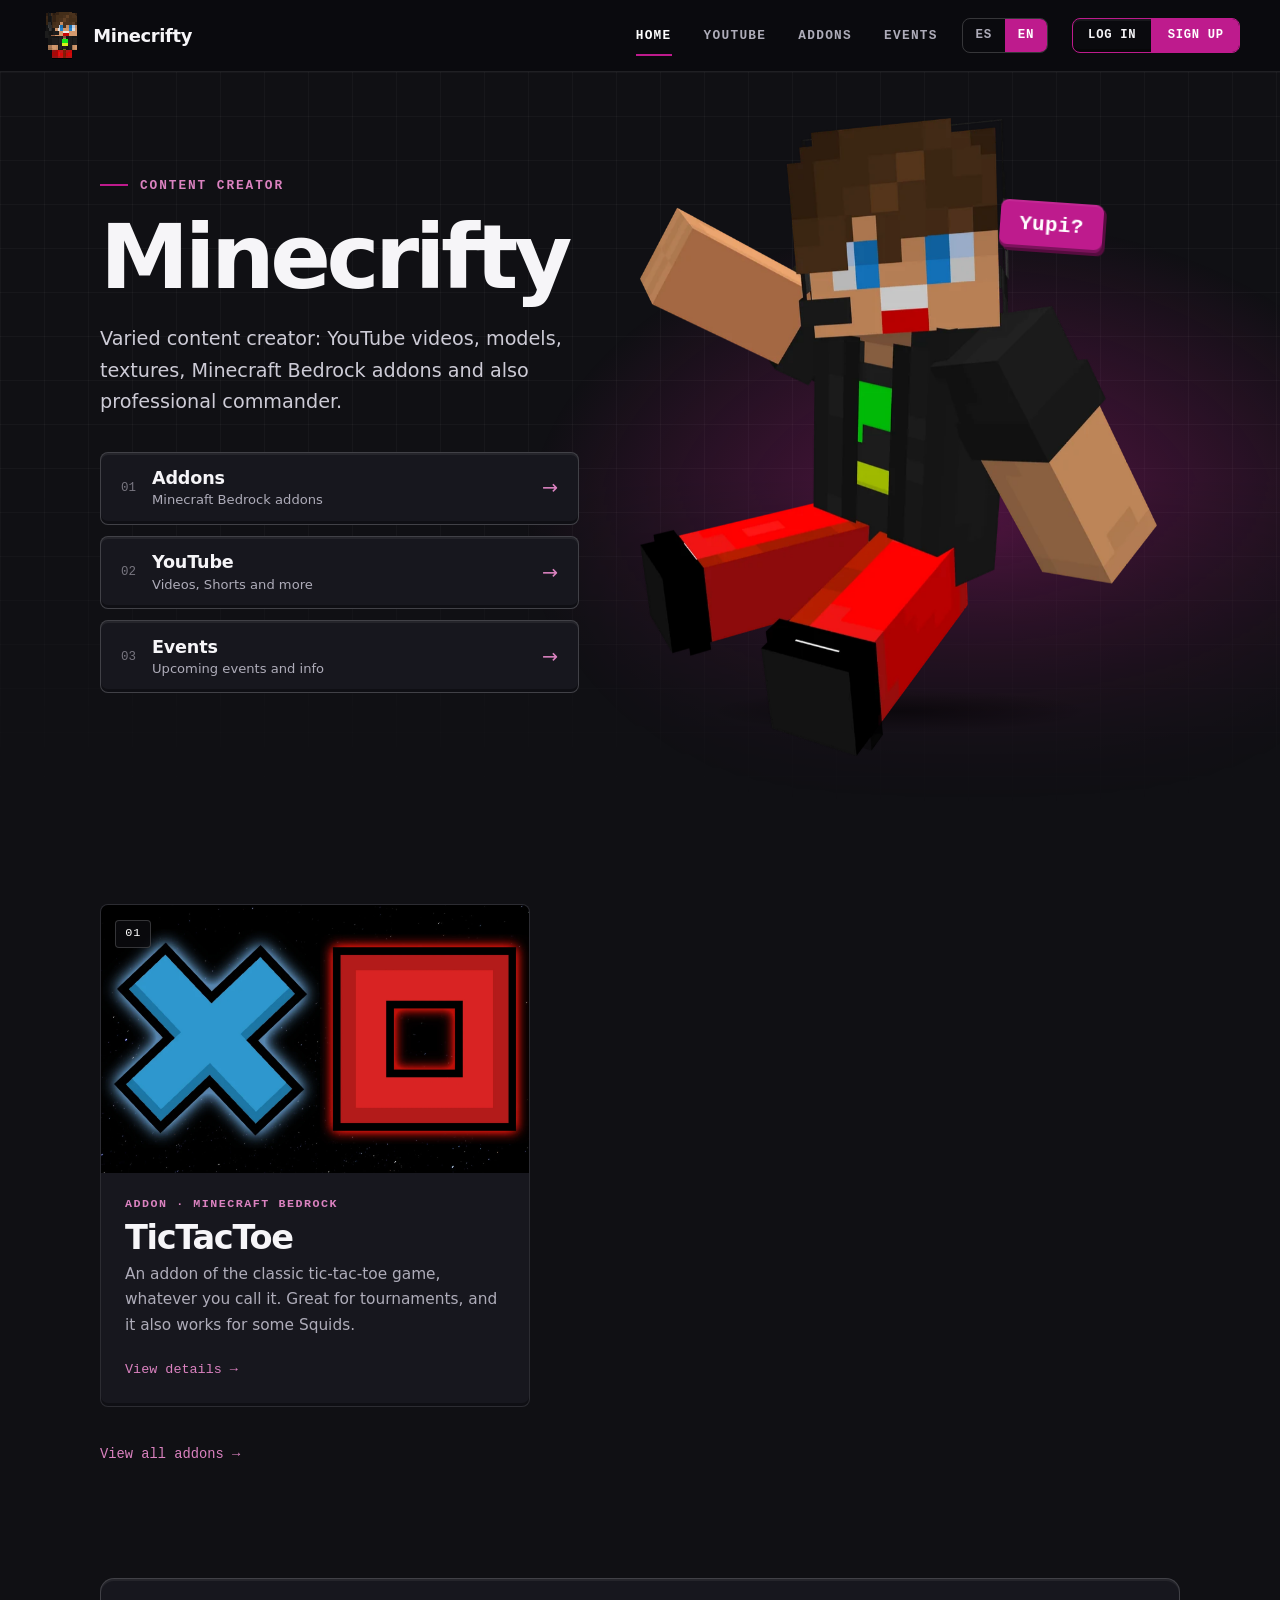
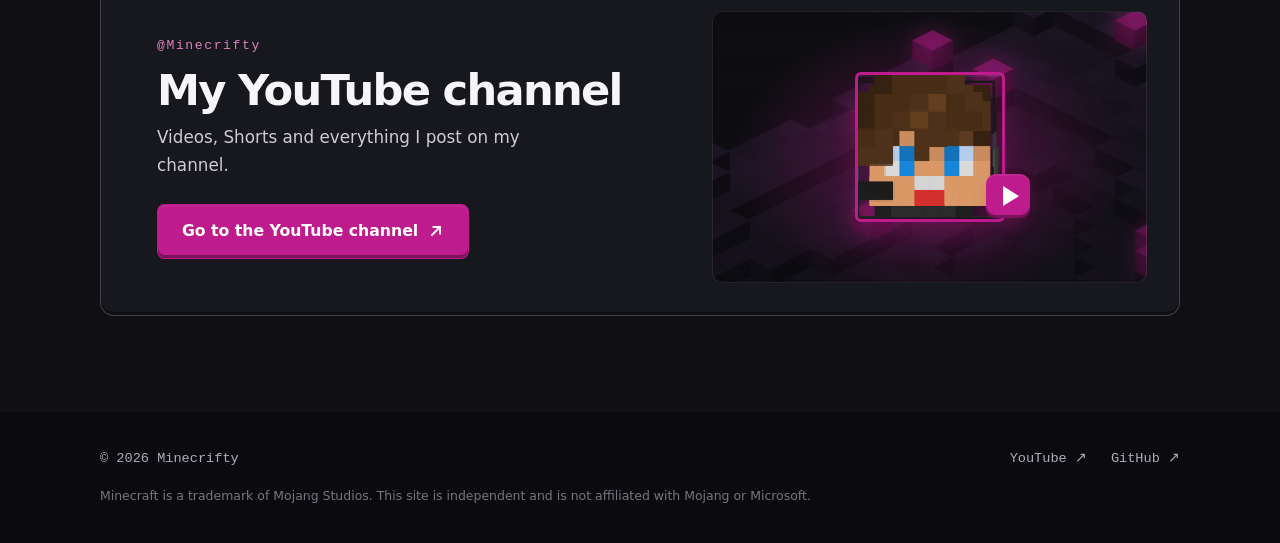
==== commit 3b481c5c: "v31" ====
--- a/index.html
+++ b/index.html
@@ -18,7 +18,7 @@
 <link rel="icon" type="image/png" sizes="32x32" href="./assets/img/favicon-32.png?v=8">
 <link rel="icon" type="image/png" sizes="192x192" href="./assets/img/favicon-192.png?v=8">
 <link rel="apple-touch-icon" href="./assets/img/apple-touch-icon.png?v=8">
-<link rel="stylesheet" href="./assets/css/style.css?v=21">
+<link rel="stylesheet" href="./assets/css/style.css?v=22">
 <script>document.documentElement.classList.add("js")</script>
 </head>
 <body>
@@ -145,12 +145,12 @@
   </div>
 </footer>
 </div>
-<script src="./assets/js/config.js?v=21"></script>
-<script src="./assets/js/videos.js?v=21"></script>
-<script src="./assets/js/i18n.js?v=21"></script>
-<script src="./assets/js/main.js?v=21"></script>
-<script src="./assets/js/char.js?v=21"></script>
-<script src="./assets/js/auth.js?v=21"></script>
-<script src="./assets/js/profile.js?v=21"></script>
+<script src="./assets/js/config.js?v=22"></script>
+<script src="./assets/js/videos.js?v=22"></script>
+<script src="./assets/js/i18n.js?v=22"></script>
+<script src="./assets/js/main.js?v=22"></script>
+<script src="./assets/js/char.js?v=22"></script>
+<script src="./assets/js/auth.js?v=22"></script>
+<script src="./assets/js/profile.js?v=22"></script>
 </body>
 </html>
--- a/assets/css/style.css
+++ b/assets/css/style.css
@@ -619,3 +619,13 @@
 .intro-purpose { margin-top: 2.25rem; padding: 1.35rem 1.5rem; border: 1px solid var(--line); border-left: 3px solid var(--accent); border-radius: var(--radius); background: var(--surface); }
 .intro-purpose h3 { font-size: 1.3rem; font-weight: 800; letter-spacing: -0.03em; }
 .intro-purpose .prose { margin-top: 0.6rem; }
+
+/* Características principales: tarjetas en cuadrícula */
+.feat-grid { display: grid; grid-template-columns: repeat(3, minmax(0, 1fr)); gap: 1rem; margin-top: 2rem; }
+.feat-card { padding: 1.25rem 1.35rem; border: 1px solid var(--line); border-radius: var(--radius); background: var(--surface); transition: border-color 0.2s; }
+.feat-card:hover { border-color: var(--accent); }
+.feat-card h3 { display: flex; align-items: baseline; gap: 0.6rem; font-size: 1.1rem; font-weight: 800; letter-spacing: -0.02em; line-height: 1.25; }
+.feat-card h3::before { content: ""; flex: none; width: 0.6rem; height: 0.6rem; background: var(--accent); }
+.feat-card p { margin-top: 0.55rem; color: var(--muted); font-size: 0.95rem; line-height: 1.6; }
+@media (max-width: 62rem) { .feat-grid { grid-template-columns: repeat(2, minmax(0, 1fr)); } }
+@media (max-width: 38rem) { .feat-grid { grid-template-columns: 1fr; } }
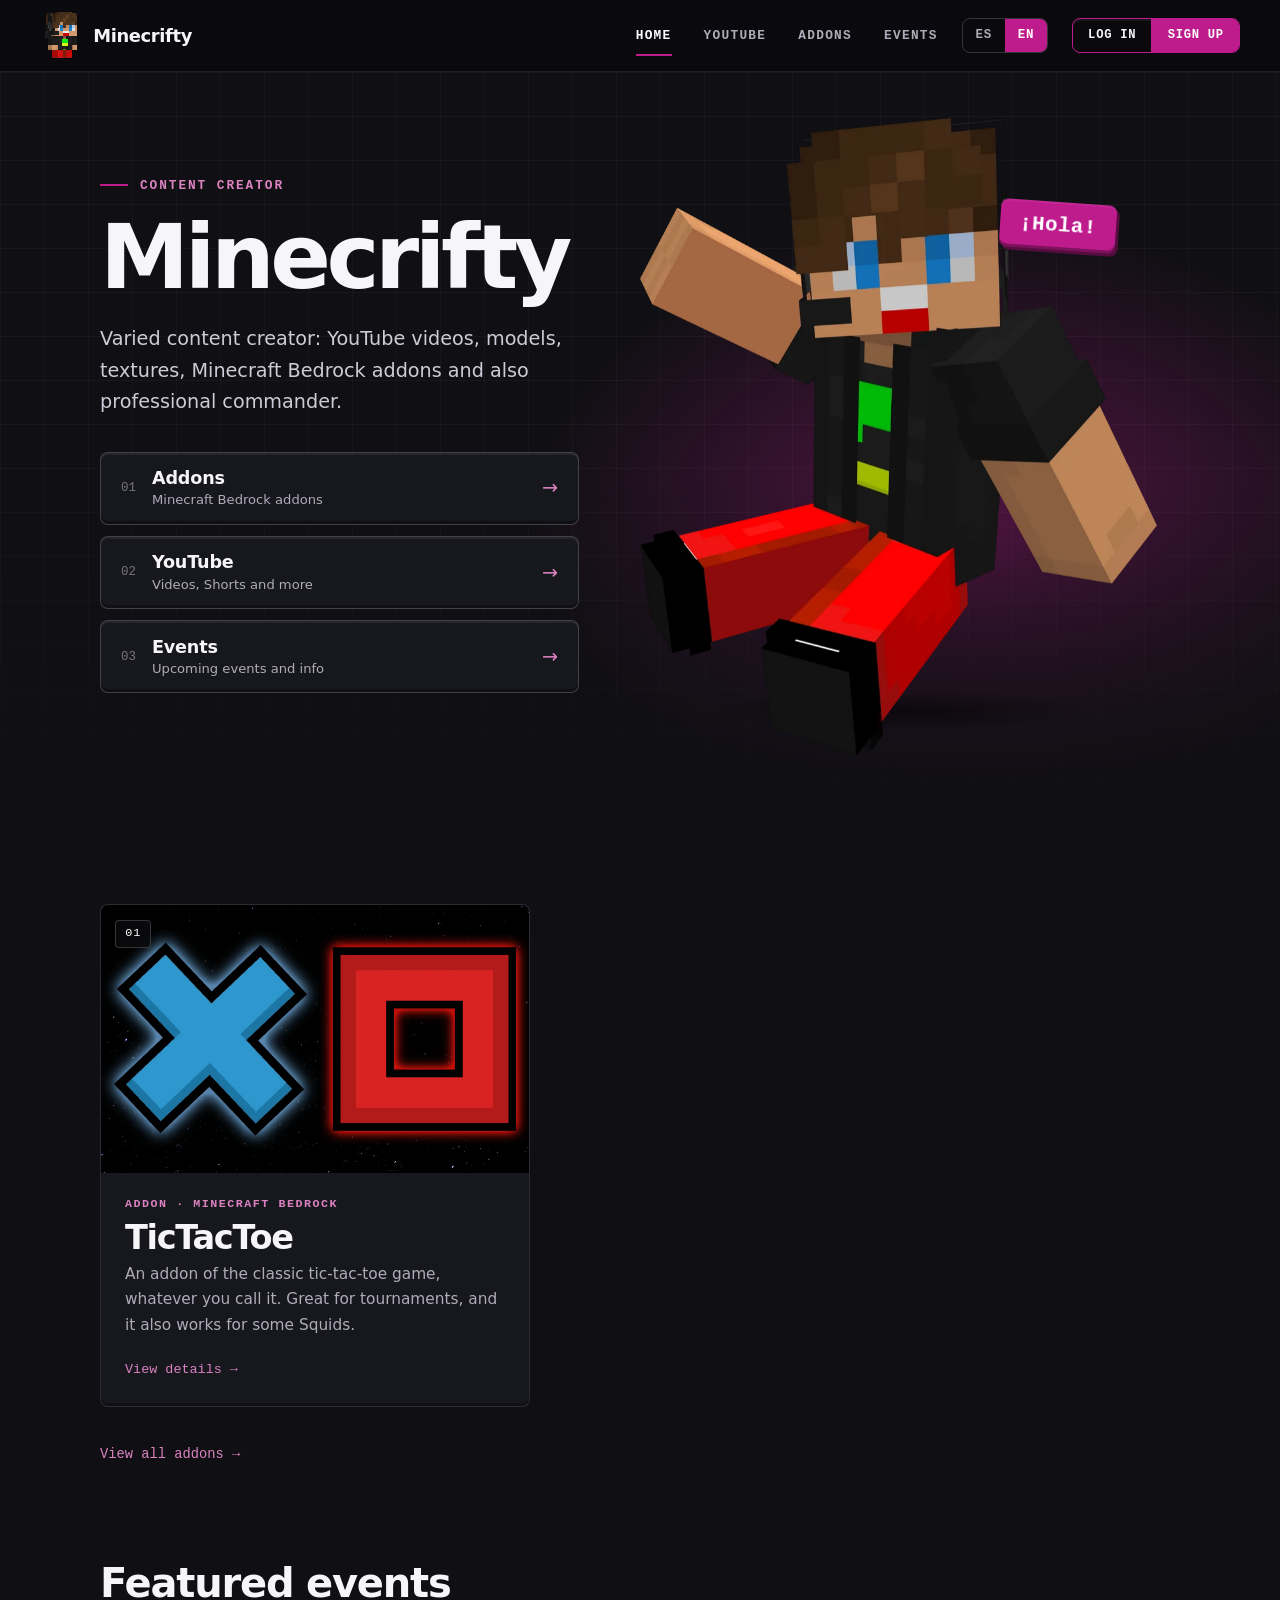
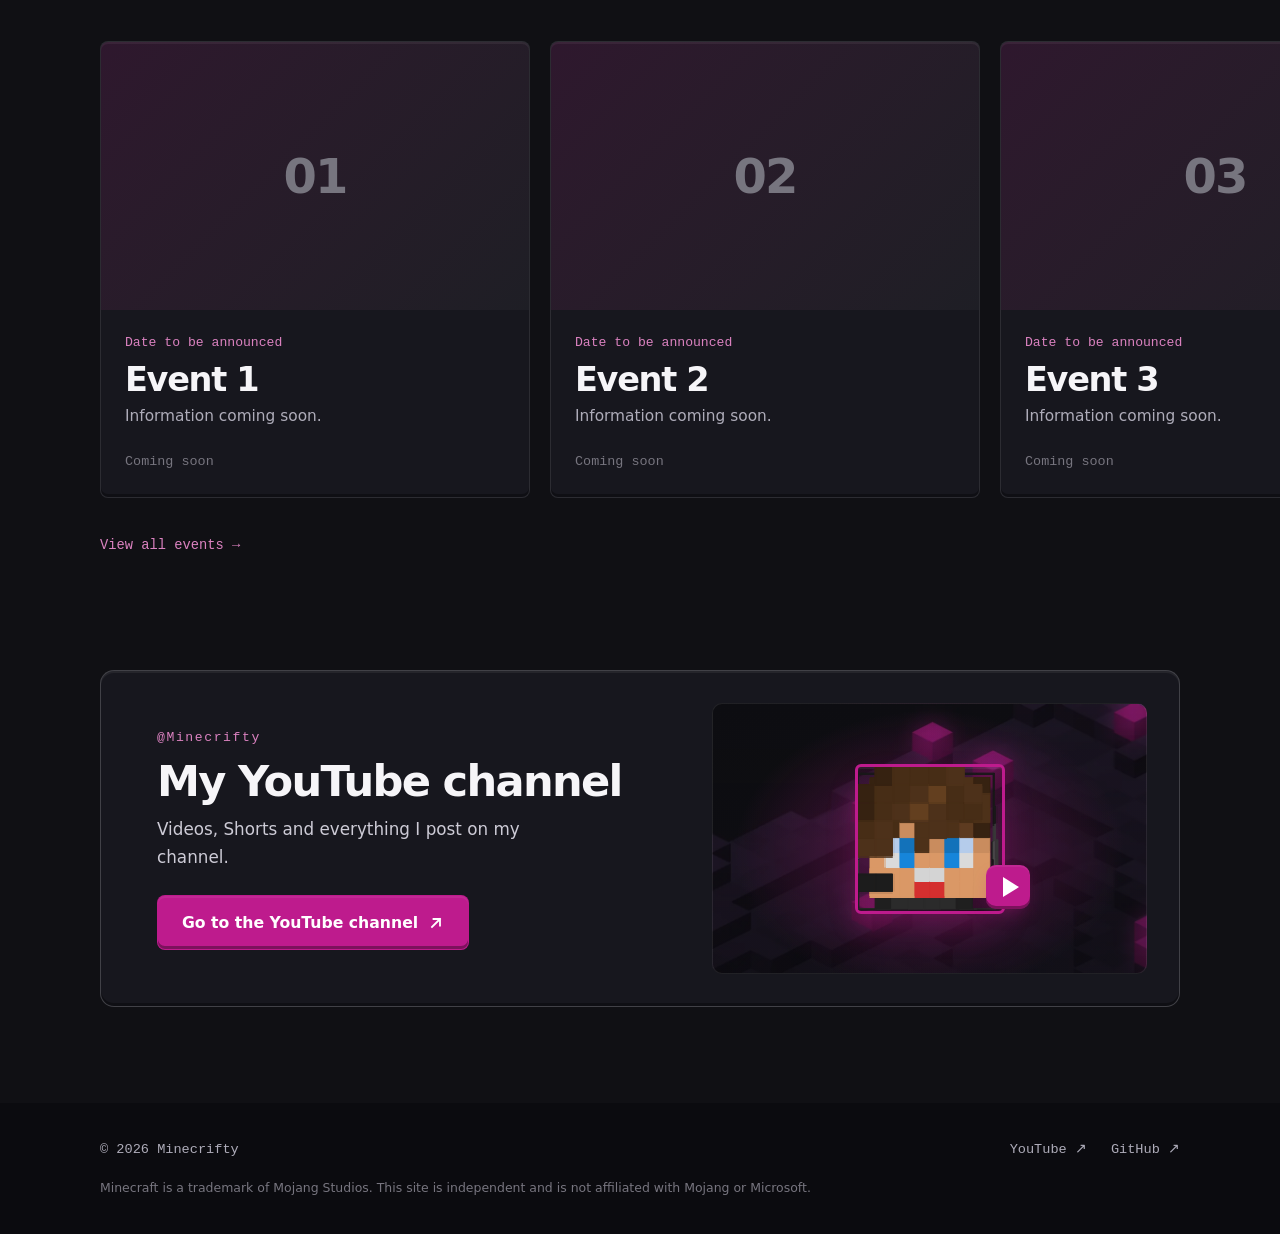
==== commit 359084e4: "v39" ====
--- a/index.html
+++ b/index.html
@@ -18,7 +18,7 @@
 <link rel="icon" type="image/png" sizes="32x32" href="./assets/img/favicon-32.png?v=8">
 <link rel="icon" type="image/png" sizes="192x192" href="./assets/img/favicon-192.png?v=8">
 <link rel="apple-touch-icon" href="./assets/img/apple-touch-icon.png?v=8">
-<link rel="stylesheet" href="./assets/css/style.css?v=22">
+<link rel="stylesheet" href="./assets/css/style.css?v=24">
 <script>document.documentElement.classList.add("js")</script>
 </head>
 <body>
@@ -113,6 +113,56 @@
     </div>
   </section>
 
+  <section class="section showcase events-showcase">
+    <div class="container">
+      <div class="section-head reveal">
+        <h2 data-i18n="home.events">Eventos destacados</h2>
+      </div>
+    </div>
+    <!-- Se rellena sola con los eventos de /events/ (data-events-feed). El contenido de abajo es el respaldo si no carga. -->
+    <div class="rail reveal" tabindex="0" aria-label="Eventos destacados" data-i18n-attr="aria-label:home.events" data-events-feed="./events/">
+      <article class="slide">
+        <div class="media slide-media ev-ph" aria-hidden="true">01</div>
+        <div class="slide-body">
+          <p class="ev-date mono" data-i18n="ev.date">Fecha por anunciar</p>
+          <h3><span data-i18n="ev.name">Evento</span> 1</h3>
+          <p class="desc" data-i18n="ev.info">Información próximamente.</p>
+          <span class="more mono is-muted" data-i18n="common.soon">Próximamente</span>
+        </div>
+      </article>
+      <article class="slide">
+        <div class="media slide-media ev-ph" aria-hidden="true">02</div>
+        <div class="slide-body">
+          <p class="ev-date mono" data-i18n="ev.date">Fecha por anunciar</p>
+          <h3><span data-i18n="ev.name">Evento</span> 2</h3>
+          <p class="desc" data-i18n="ev.info">Información próximamente.</p>
+          <span class="more mono is-muted" data-i18n="common.soon">Próximamente</span>
+        </div>
+      </article>
+      <article class="slide">
+        <div class="media slide-media ev-ph" aria-hidden="true">03</div>
+        <div class="slide-body">
+          <p class="ev-date mono" data-i18n="ev.date">Fecha por anunciar</p>
+          <h3><span data-i18n="ev.name">Evento</span> 3</h3>
+          <p class="desc" data-i18n="ev.info">Información próximamente.</p>
+          <span class="more mono is-muted" data-i18n="common.soon">Próximamente</span>
+        </div>
+      </article>
+      <article class="slide">
+        <div class="media slide-media ev-ph" aria-hidden="true">04</div>
+        <div class="slide-body">
+          <p class="ev-date mono" data-i18n="ev.date">Fecha por anunciar</p>
+          <h3><span data-i18n="ev.name">Evento</span> 4</h3>
+          <p class="desc" data-i18n="ev.info">Información próximamente.</p>
+          <span class="more mono is-muted" data-i18n="common.soon">Próximamente</span>
+        </div>
+      </article>
+    </div>
+    <div class="container">
+      <p class="rail-more reveal"><a class="text-link mono" href="./events/"><span data-i18n="home.events.all">Ver todos los eventos</span> →</a></p>
+    </div>
+  </section>
+
   <section class="section yt-section">
     <div class="container">
       <div class="yt-card reveal">
@@ -145,12 +195,12 @@
   </div>
 </footer>
 </div>
-<script src="./assets/js/config.js?v=22"></script>
-<script src="./assets/js/videos.js?v=22"></script>
-<script src="./assets/js/i18n.js?v=22"></script>
-<script src="./assets/js/main.js?v=22"></script>
-<script src="./assets/js/char.js?v=22"></script>
-<script src="./assets/js/auth.js?v=22"></script>
-<script src="./assets/js/profile.js?v=22"></script>
+<script src="./assets/js/config.js?v=23"></script>
+<script src="./assets/js/videos.js?v=23"></script>
+<script src="./assets/js/i18n.js?v=23"></script>
+<script src="./assets/js/main.js?v=23"></script>
+<script src="./assets/js/char.js?v=23"></script>
+<script src="./assets/js/auth.js?v=23"></script>
+<script src="./assets/js/profile.js?v=23"></script>
 </body>
 </html>
--- a/assets/css/style.css
+++ b/assets/css/style.css
@@ -526,8 +526,10 @@
 .feature-art:hover img { transform: scale(1.05) rotate(-1.5deg); filter: drop-shadow(0 20px 30px var(--accent-glow)); animation-play-state: paused; }
 @keyframes feat-float { 0%, 100% { translate: 0 0; } 50% { translate: 0 -10px; } }
 .feature-text .mode-num { margin-bottom: 0.75rem; }
-.feature-text h2 { font-size: clamp(2rem, 4.5vw, 3rem); font-weight: 800; letter-spacing: -0.04em; line-height: 1.05; }
+.feature-text h2, .feature-text h3 { font-size: clamp(2rem, 4.5vw, 3rem); font-weight: 800; letter-spacing: -0.04em; line-height: 1.05; }
 .feature-text .prose { margin-top: 0.75rem; color: var(--muted); max-width: 34rem; }
+.feature-text .prose strong { color: var(--text); font-weight: 700; }
+.feature-text .prose-sub { margin-top: 0.35rem; }
 /* entrada lateral: la imagen llega desde su lado al aparecer */
 .js .feature.reveal .feature-art { opacity: 0; }
 .js .feature.reveal .feature-art.from-left { transform: translateX(-40px); }
@@ -629,3 +631,21 @@
 .feat-card p { margin-top: 0.55rem; color: var(--muted); font-size: 0.95rem; line-height: 1.6; }
 @media (max-width: 62rem) { .feat-grid { grid-template-columns: repeat(2, minmax(0, 1fr)); } }
 @media (max-width: 38rem) { .feat-grid { grid-template-columns: 1fr; } }
+.intro + .feature-list { margin-top: 2.5rem; }
+
+/* lista de secciones del panel */
+.comp-list { list-style: none; margin-top: 1rem; display: grid; gap: 0.5rem; max-width: 34rem; }
+.comp-list li { position: relative; padding: 0.7rem 1rem 0.7rem 2.1rem; border: 1px solid var(--line); border-radius: var(--radius); background: var(--surface); color: var(--muted); font-size: 0.95rem; line-height: 1.5; }
+.comp-list li::before { content: ""; position: absolute; left: 0.95rem; top: 1.05rem; width: 0.5rem; height: 0.5rem; background: var(--accent); }
+.comp-list strong { color: var(--text); font-weight: 700; }
+/* aire entre un encabezado numerado y su contenido */
+.intro + .spec, .intro + .modes, .intro + .gallery { margin-top: 2rem; }
+/* tarjeta de descarga */
+.dl-card { display: flex; flex-wrap: wrap; align-items: center; justify-content: space-between; gap: 1.25rem 2rem; margin-top: 2rem; padding: 1.75rem 2rem; border: 1px solid var(--line); border-left: 3px solid var(--accent); border-radius: var(--radius); background: radial-gradient(closest-side at 0 50%, var(--accent-soft), transparent 70%), var(--surface); box-shadow: var(--bevel); }
+.dl-card .prose { margin: 0; font-size: 1.05rem; }
+.dl-card .actions { margin: 0; }
+/* eventos destacados (inicio) */
+.events-showcase { padding-top: 0; }
+.events-showcase .slide-media.ev-ph { font-size: 3rem; }
+.slide .ev-date { margin-bottom: 0.15rem; }
+.slide .more.is-muted { color: var(--faint); }
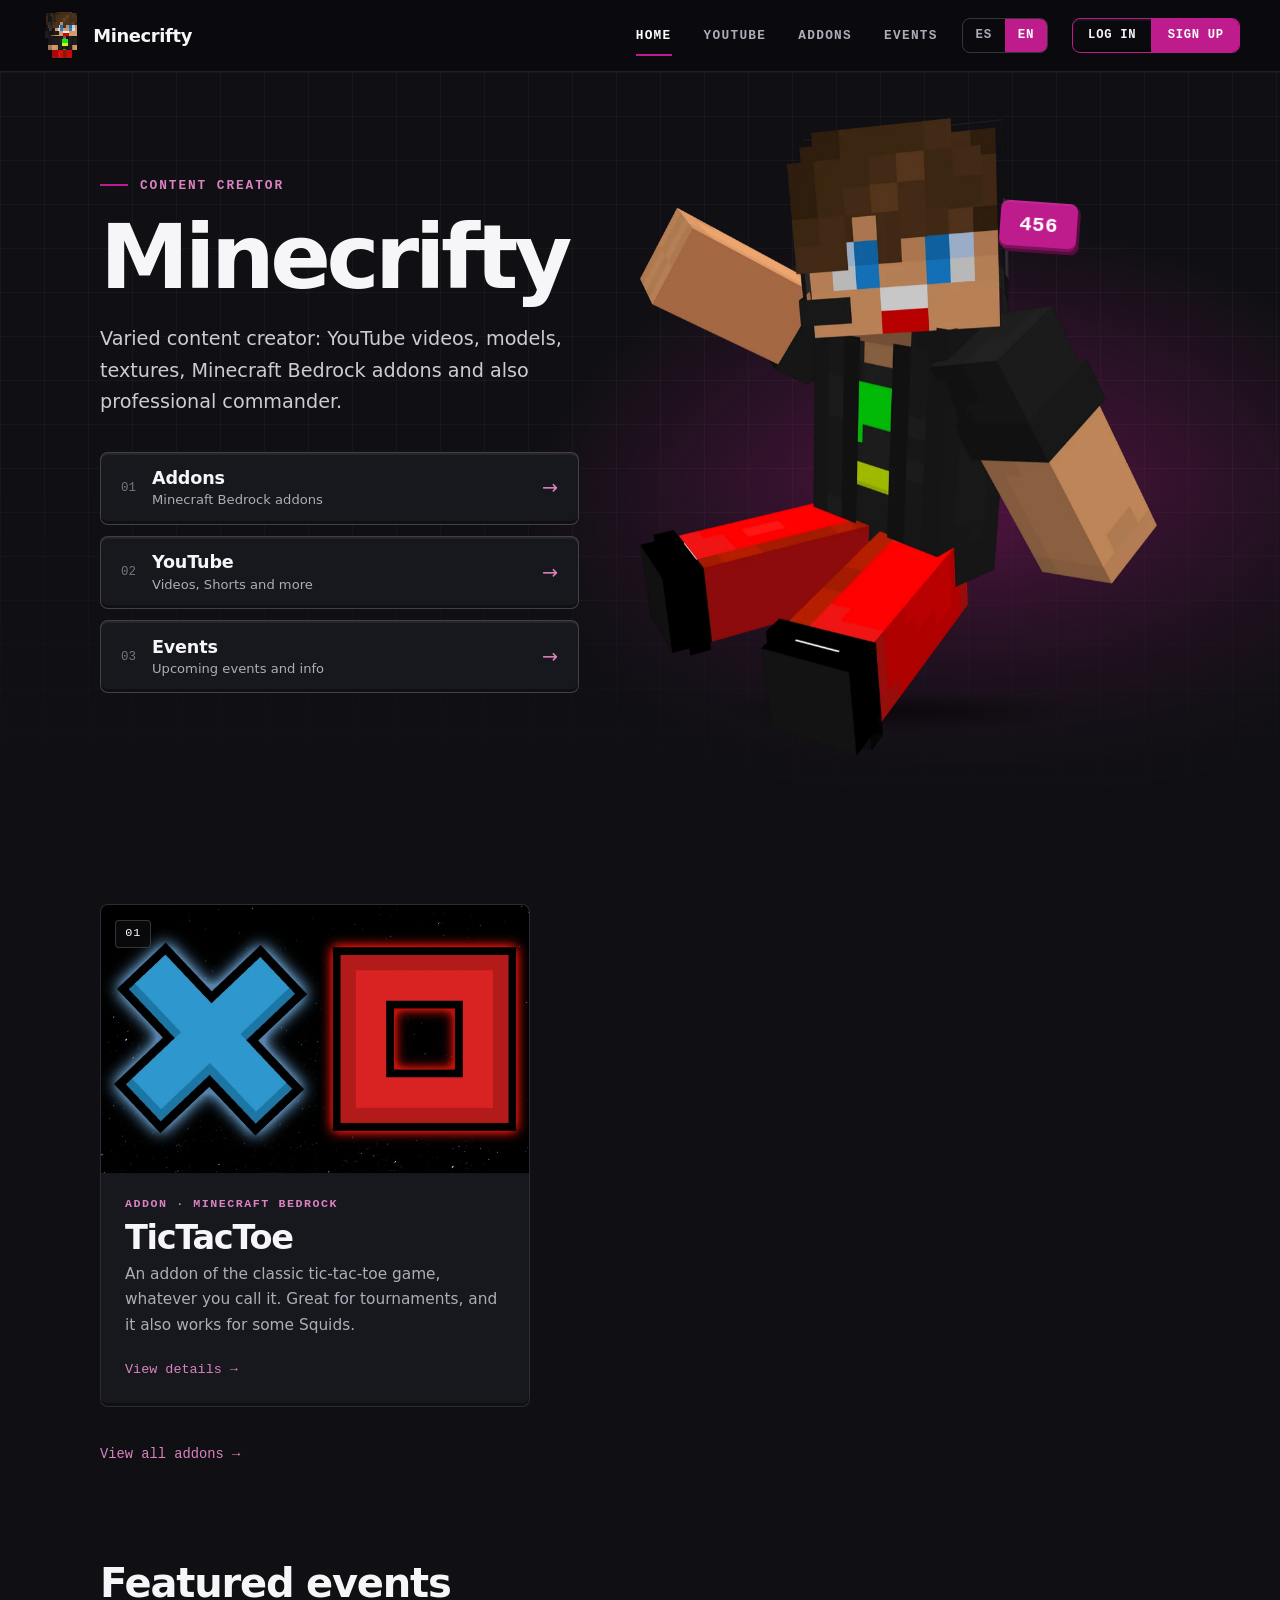
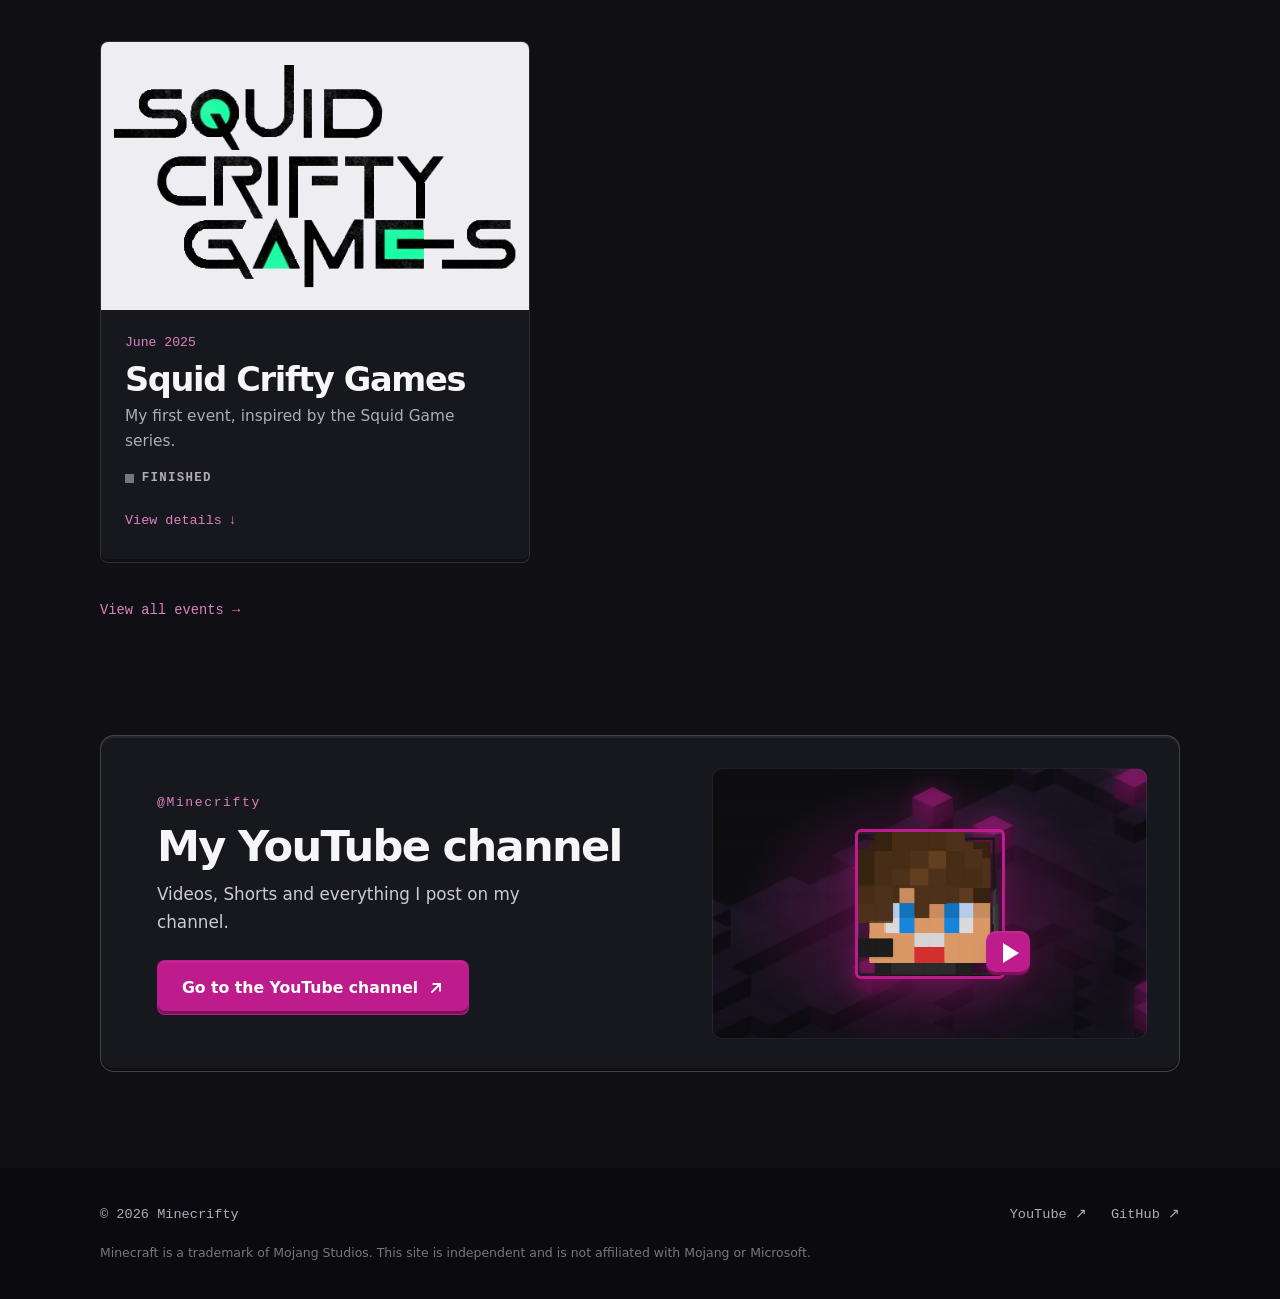
==== commit 1abee698: "v40" ====
--- a/index.html
+++ b/index.html
@@ -18,7 +18,7 @@
 <link rel="icon" type="image/png" sizes="32x32" href="./assets/img/favicon-32.png?v=8">
 <link rel="icon" type="image/png" sizes="192x192" href="./assets/img/favicon-192.png?v=8">
 <link rel="apple-touch-icon" href="./assets/img/apple-touch-icon.png?v=8">
-<link rel="stylesheet" href="./assets/css/style.css?v=24">
+<link rel="stylesheet" href="./assets/css/style.css?v=25">
 <script>document.documentElement.classList.add("js")</script>
 </head>
 <body>
@@ -120,43 +120,30 @@
       </div>
     </div>
     <!-- Se rellena sola con los eventos de /events/ (data-events-feed). El contenido de abajo es el respaldo si no carga. -->
-    <div class="rail reveal" tabindex="0" aria-label="Eventos destacados" data-i18n-attr="aria-label:home.events" data-events-feed="./events/">
-      <article class="slide">
-        <div class="media slide-media ev-ph" aria-hidden="true">01</div>
+    <div class="rail reveal" tabindex="0" aria-label="Eventos destacados" data-i18n-attr="aria-label:home.events" id="events-rail" data-events-feed="./events/" data-rail-line="events-line">
+      <article class="slide ev-slide">
+        <div class="media slide-media ev-logo"><img src="./assets/img/events/squid-crifty-games.webp" alt="Logo de Squid Crifty Games" width="500" height="286" loading="lazy" decoding="async"><span class="media-placeholder mono" data-i18n="common.imgsoon">Imagen próximamente</span></div>
         <div class="slide-body">
-          <p class="ev-date mono" data-i18n="ev.date">Fecha por anunciar</p>
-          <h3><span data-i18n="ev.name">Evento</span> 1</h3>
-          <p class="desc" data-i18n="ev.info">Información próximamente.</p>
-          <span class="more mono is-muted" data-i18n="common.soon">Próximamente</span>
+          <p class="ev-date mono" data-i18n="ev.scg.date">Junio 2025</p>
+          <h3>Squid Crifty Games</h3>
+          <p class="desc" data-i18n="ev.scg.desc">Mi primer evento inspirado en la serie Squid Game.</p>
+          <span class="ev-status is-done mono" data-i18n="ev.status.done">Finalizado</span>
+          <button class="ev-toggle mono" type="button" aria-expanded="false" aria-controls="home-ev-0"><span data-i18n="common.details">Ver detalles</span> <span class="arrow" aria-hidden="true">↓</span></button>
+          <div class="ev-more" id="home-ev-0" hidden>
+            <dl class="ev-facts">
+              <div><dt data-i18n="ev.status">Estado</dt><dd data-i18n="ev.status.done">Finalizado</dd></div>
+              <div><dt data-i18n="ev.when">Fecha</dt><dd data-i18n="ev.scg.date">Junio 2025</dd></div>
+            </dl>
+            <p class="prose" data-i18n="ev.scg.full">Este fue mi primer evento inspirado en la serie de Squid Game. Fue un evento 100% a base de comandos y addons propios (los addons solo incluían modelos y texturas).</p>
+            <h3 class="ev-sub mono" data-i18n="ev.images">Imágenes</h3>
+            <div class="ev-gallery"><p class="ev-noimg mono" data-i18n="common.imgsoon">Imagen próximamente</p></div>
+          </div>
         </div>
       </article>
-      <article class="slide">
-        <div class="media slide-media ev-ph" aria-hidden="true">02</div>
-        <div class="slide-body">
-          <p class="ev-date mono" data-i18n="ev.date">Fecha por anunciar</p>
-          <h3><span data-i18n="ev.name">Evento</span> 2</h3>
-          <p class="desc" data-i18n="ev.info">Información próximamente.</p>
-          <span class="more mono is-muted" data-i18n="common.soon">Próximamente</span>
-        </div>
-      </article>
-      <article class="slide">
-        <div class="media slide-media ev-ph" aria-hidden="true">03</div>
-        <div class="slide-body">
-          <p class="ev-date mono" data-i18n="ev.date">Fecha por anunciar</p>
-          <h3><span data-i18n="ev.name">Evento</span> 3</h3>
-          <p class="desc" data-i18n="ev.info">Información próximamente.</p>
-          <span class="more mono is-muted" data-i18n="common.soon">Próximamente</span>
-        </div>
-      </article>
-      <article class="slide">
-        <div class="media slide-media ev-ph" aria-hidden="true">04</div>
-        <div class="slide-body">
-          <p class="ev-date mono" data-i18n="ev.date">Fecha por anunciar</p>
-          <h3><span data-i18n="ev.name">Evento</span> 4</h3>
-          <p class="desc" data-i18n="ev.info">Información próximamente.</p>
-          <span class="more mono is-muted" data-i18n="common.soon">Próximamente</span>
-        </div>
-      </article>
+    </div>
+    <!-- Línea desplazadora (solo en PC; aparece cuando hay más eventos de los que caben) -->
+    <div class="container">
+      <div class="rail-line" id="events-line" hidden><div class="rail-line-thumb" role="scrollbar" aria-orientation="horizontal" aria-controls="events-rail" tabindex="0" aria-label="Desplazar eventos" data-i18n-attr="aria-label:ev.scroll"></div></div>
     </div>
     <div class="container">
       <p class="rail-more reveal"><a class="text-link mono" href="./events/"><span data-i18n="home.events.all">Ver todos los eventos</span> →</a></p>
@@ -195,12 +182,12 @@
   </div>
 </footer>
 </div>
-<script src="./assets/js/config.js?v=23"></script>
-<script src="./assets/js/videos.js?v=23"></script>
-<script src="./assets/js/i18n.js?v=23"></script>
-<script src="./assets/js/main.js?v=23"></script>
-<script src="./assets/js/char.js?v=23"></script>
-<script src="./assets/js/auth.js?v=23"></script>
-<script src="./assets/js/profile.js?v=23"></script>
+<script src="./assets/js/config.js?v=25"></script>
+<script src="./assets/js/videos.js?v=25"></script>
+<script src="./assets/js/i18n.js?v=25"></script>
+<script src="./assets/js/main.js?v=25"></script>
+<script src="./assets/js/char.js?v=25"></script>
+<script src="./assets/js/auth.js?v=25"></script>
+<script src="./assets/js/profile.js?v=25"></script>
 </body>
 </html>
--- a/assets/css/style.css
+++ b/assets/css/style.css
@@ -649,3 +649,57 @@
 .events-showcase .slide-media.ev-ph { font-size: 3rem; }
 .slide .ev-date { margin-bottom: 0.15rem; }
 .slide .more.is-muted { color: var(--faint); }
+
+/* ---------- Eventos desplegables (página de eventos y carrusel del inicio) ---------- */
+/* Logo oscuro con fondo transparente: se muestra sobre una placa clara para que se lea en el tema oscuro */
+.ev-logo { background: #eeedf1; }
+.ev-logo img { object-fit: contain; padding: 0.6rem 0.75rem; }
+.ev-logo .media-placeholder { color: #55535e; }
+.ev-status { display: inline-flex; align-items: center; gap: 0.5rem; width: fit-content; color: var(--accent-text); font-size: 0.78rem; font-weight: 700; letter-spacing: 0.1em; text-transform: uppercase; }
+.ev-status::before { content: ""; width: 0.55rem; height: 0.55rem; background: var(--accent); }
+.ev-status.is-done { color: var(--muted); }
+.ev-status.is-done::before { background: var(--faint); }
+.ev-toggle { display: inline-flex; align-items: center; gap: 0.4rem; padding: 0.35rem 0; border: 0; background: none; color: var(--accent-text); font-size: 0.84rem; cursor: pointer; }
+.ev-toggle .arrow { display: inline-block; transition: transform 0.3s var(--ease); }
+.is-open > .ev-side .ev-toggle .arrow, .is-open > .slide-body .ev-toggle .arrow { transform: rotate(180deg); }
+.ev-side { display: flex; flex-direction: column; align-items: flex-end; gap: 0.35rem; }
+
+.ev-card { cursor: pointer; align-items: center; }
+.ev-card:hover, .ev-card.is-open { border-color: var(--accent); }
+.ev-card.is-open { background: radial-gradient(closest-side at 0 0, var(--accent-soft), transparent 70%), var(--surface); }
+.ev-more { cursor: default; display: grid; gap: 1rem; animation: ev-in 0.35s var(--ease); }
+.ev-more[hidden] { display: none; }
+.ev-card .ev-more { grid-column: 1 / -1; padding-top: 1.1rem; border-top: 1px solid var(--line); }
+@keyframes ev-in { from { opacity: 0; transform: translateY(-6px); } to { opacity: 1; transform: none; } }
+.ev-facts { display: flex; flex-wrap: wrap; gap: 0.75rem 2.5rem; }
+.ev-facts dt { color: var(--faint); font-family: var(--mono); font-size: 0.72rem; letter-spacing: 0.12em; text-transform: uppercase; }
+.ev-facts dd { margin-top: 0.15rem; font-size: 1.05rem; font-weight: 700; }
+.ev-more .prose { max-width: 46rem; margin: 0; }
+.ev-more .ev-sub { color: var(--faint); font-size: 0.72rem; font-weight: 600; letter-spacing: 0.12em; text-transform: uppercase; }
+.ev-gallery { display: grid; gap: 0.75rem; grid-template-columns: repeat(auto-fill, minmax(min(100%, 200px), 1fr)); }
+.ev-gallery .gallery-item { aspect-ratio: 16 / 10; border: 1px solid var(--line); border-radius: 6px; }
+.ev-noimg { grid-column: 1 / -1; padding: 1.1rem 1rem; border: 1px dashed var(--line); border-radius: 6px; color: var(--faint); font-size: 0.8rem; text-align: center; letter-spacing: 0.08em; }
+@media (max-width: 760px) {
+  .ev-side { flex-direction: row; align-items: center; justify-content: space-between; }
+}
+
+/* Tarjeta del carrusel del inicio: al abrirse se ensancha un poco y muestra la información */
+.events-showcase .rail { align-items: flex-start; }
+.ev-slide { cursor: pointer; transition: transform 0.3s var(--ease), border-color 0.3s, box-shadow 0.3s var(--ease), flex-basis 0.4s var(--ease); }
+.ev-slide:hover, .ev-slide.is-open { border-color: var(--accent); box-shadow: var(--bevel), 0 22px 40px -26px var(--accent-glow); }
+.ev-slide:hover { transform: translateY(-4px); }
+.ev-slide.is-open { flex-basis: min(92vw, 600px); transform: none; }
+.ev-slide .ev-toggle { margin-top: auto; padding-top: 1rem; }
+.ev-slide .ev-more { margin-top: 0.9rem; padding-top: 1rem; border-top: 1px solid var(--line); }
+.ev-slide .ev-status { margin-top: 0.5rem; }
+.ev-slide .slide-media { transition: aspect-ratio 0.4s var(--ease); }
+
+/* Línea desplazadora del carrusel (solo con mouse; se muestra si hay más tarjetas de las que caben) */
+.rail-line { display: none; }
+@media (hover: hover) and (pointer: fine) {
+  .rail-line:not([hidden]) { position: relative; display: block; height: 14px; margin-top: -0.25rem; cursor: pointer; touch-action: none; }
+  .rail-line::before { content: ""; position: absolute; left: 0; right: 0; top: 50%; height: 4px; margin-top: -2px; border-radius: 2px; background: var(--line-strong); transition: background-color 0.2s; }
+  .rail-line-thumb { position: absolute; top: 50%; left: 0; height: 6px; margin-top: -3px; min-width: 48px; border-radius: 3px; background: var(--accent); box-shadow: 0 0 12px -2px var(--accent-glow); cursor: grab; transition: height 0.2s, margin-top 0.2s; }
+  .rail-line:hover .rail-line-thumb, .rail-line-thumb:focus-visible, .rail-line.is-drag .rail-line-thumb { height: 10px; margin-top: -5px; }
+  .rail-line.is-drag .rail-line-thumb { cursor: grabbing; }
+}
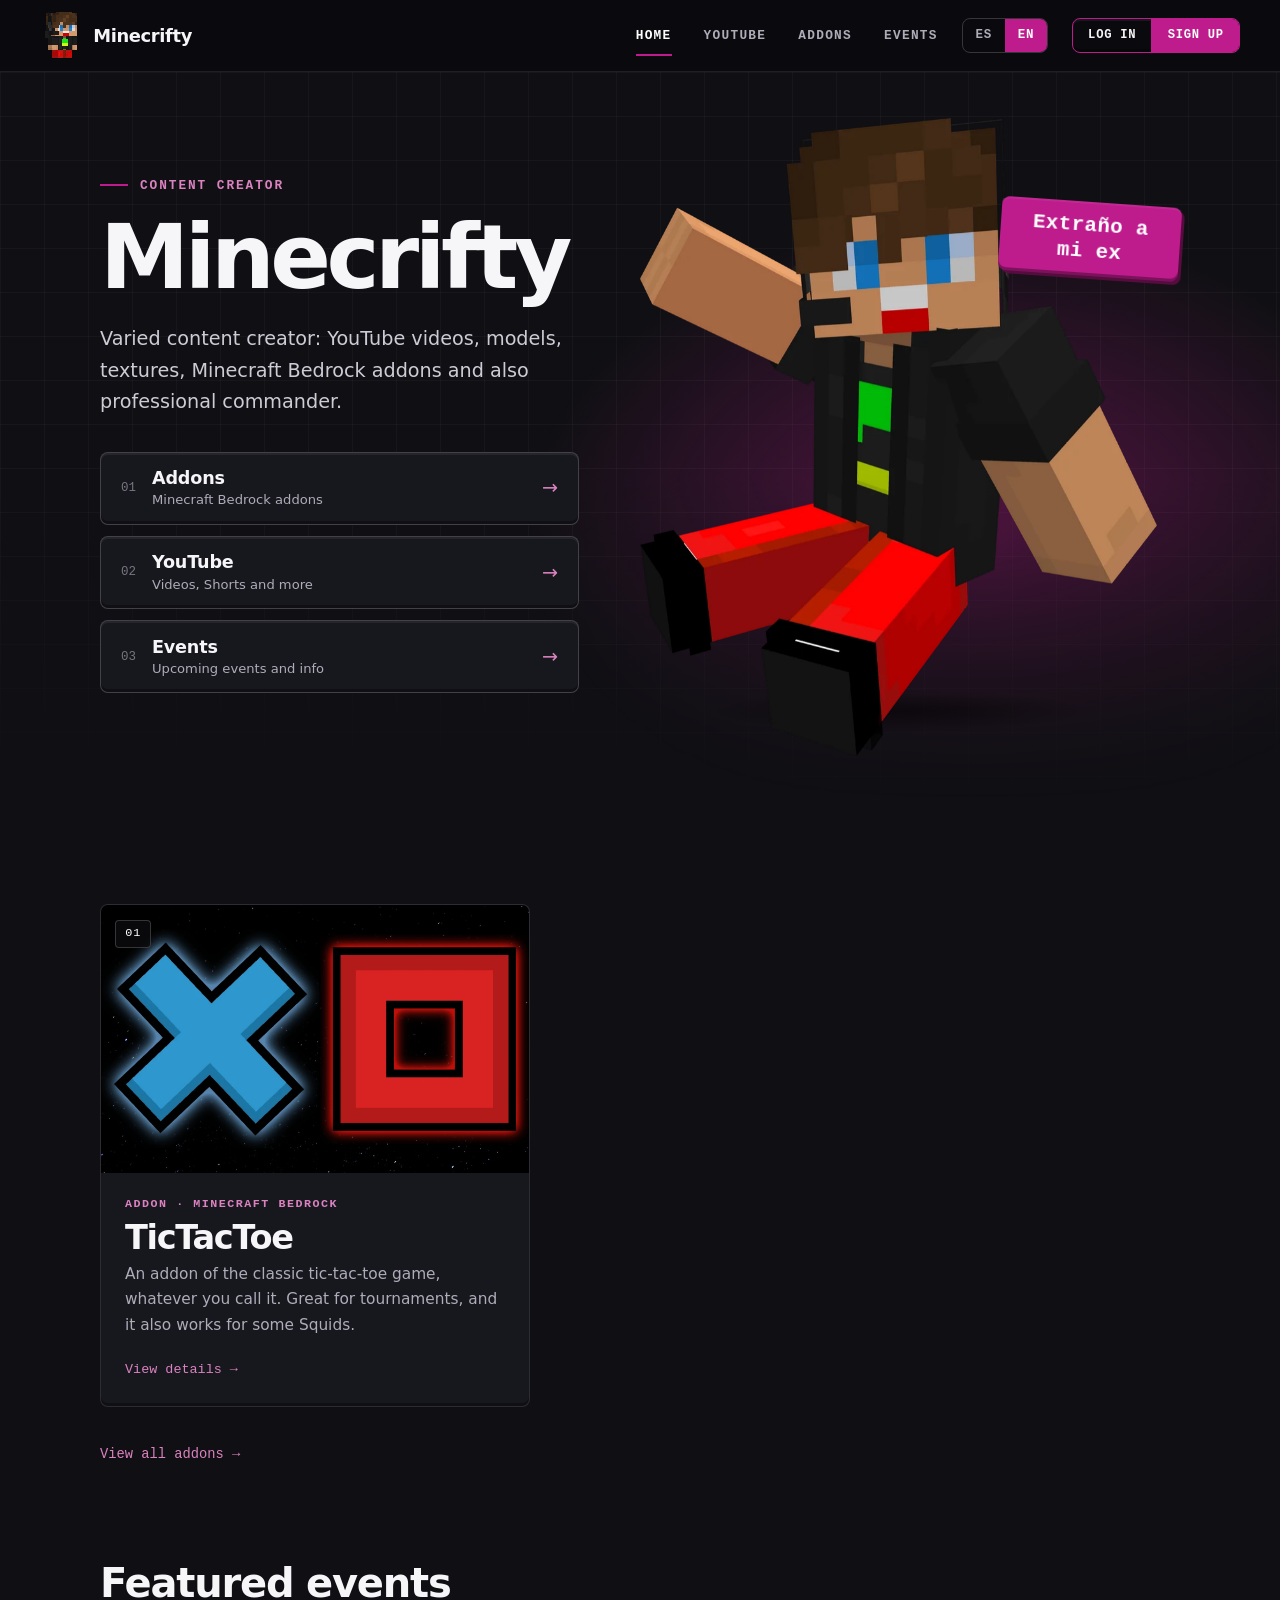
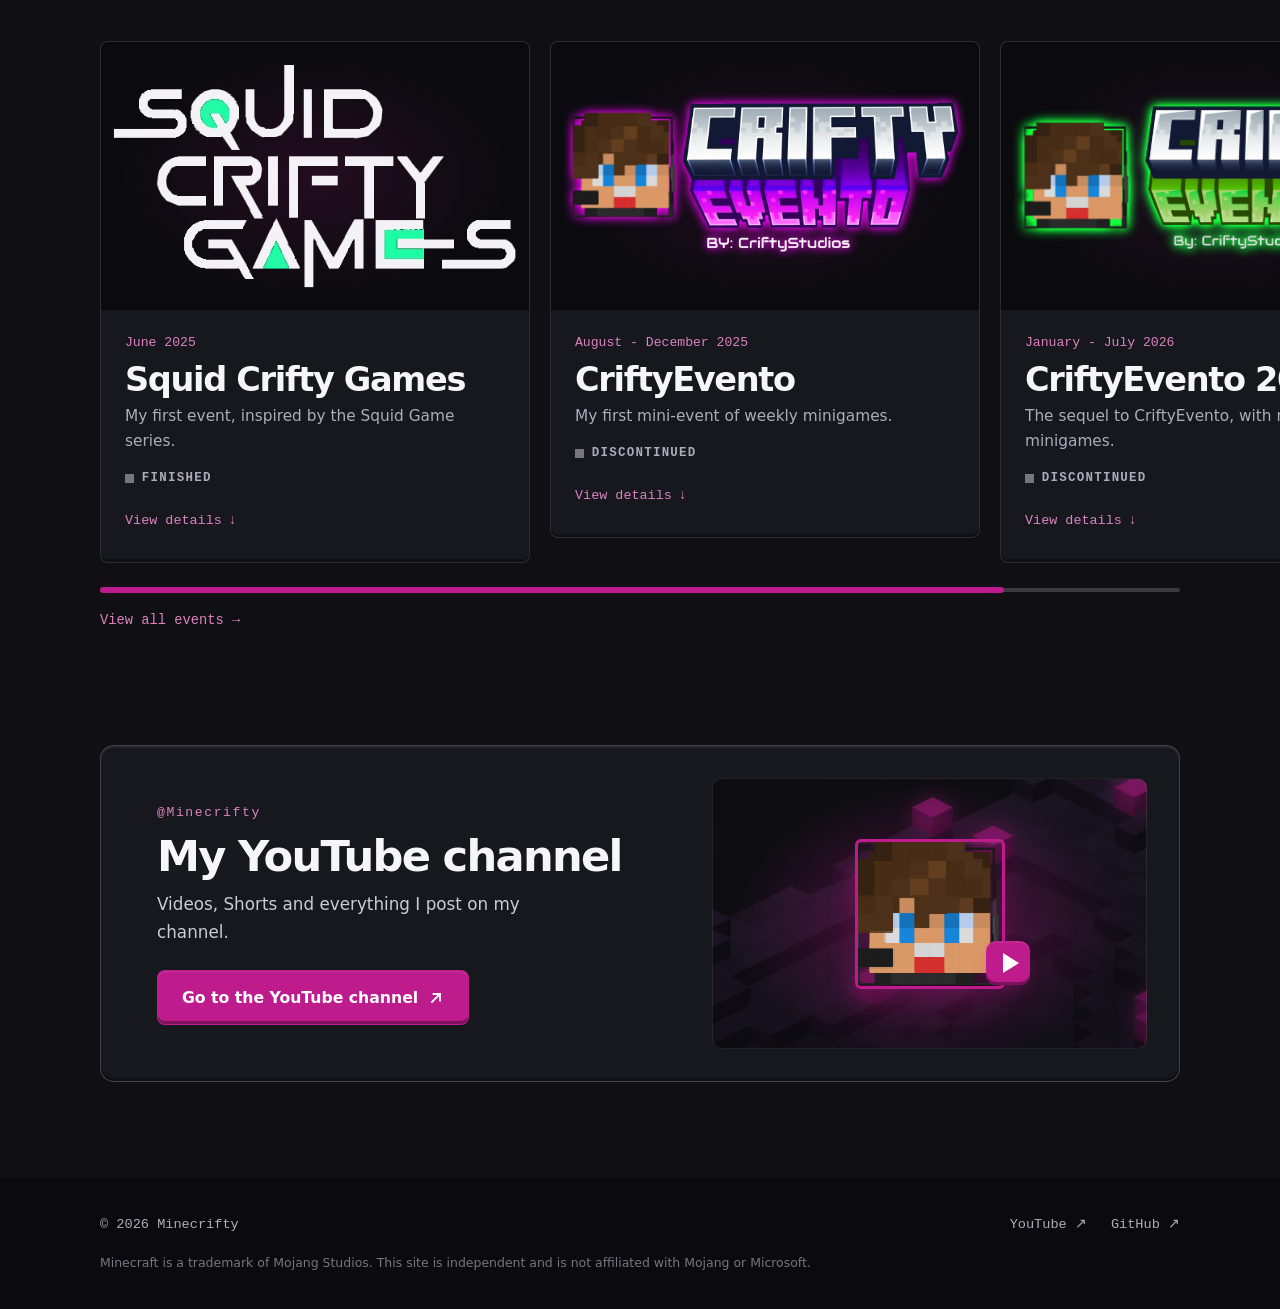
==== commit 6226aef2: "v42" ====
--- a/index.html
+++ b/index.html
@@ -122,7 +122,7 @@
     <!-- Se rellena sola con los eventos de /events/ (data-events-feed). El contenido de abajo es el respaldo si no carga. -->
     <div class="rail reveal" tabindex="0" aria-label="Eventos destacados" data-i18n-attr="aria-label:home.events" id="events-rail" data-events-feed="./events/" data-rail-line="events-line">
       <article class="slide ev-slide">
-        <div class="media slide-media ev-logo"><img src="./assets/img/events/squid-crifty-games.webp" alt="Logo de Squid Crifty Games" width="500" height="286" loading="lazy" decoding="async"><span class="media-placeholder mono" data-i18n="common.imgsoon">Imagen próximamente</span></div>
+        <div class="media slide-media ev-logo ev-logo-dark"><img src="./assets/img/events/squid-crifty-games.webp" alt="Logo de Squid Crifty Games" width="500" height="286" loading="lazy" decoding="async"><span class="media-placeholder mono" data-i18n="common.imgsoon">Imagen próximamente</span></div>
         <div class="slide-body">
           <p class="ev-date mono" data-i18n="ev.scg.date">Junio 2025</p>
           <h3>Squid Crifty Games</h3>
--- a/assets/css/style.css
+++ b/assets/css/style.css
@@ -703,3 +703,13 @@
   .rail-line:hover .rail-line-thumb, .rail-line-thumb:focus-visible, .rail-line.is-drag .rail-line-thumb { height: 10px; margin-top: -5px; }
   .rail-line.is-drag .rail-line-thumb { cursor: grabbing; }
 }
+
+/* Logos claros o con brillo (p. ej. CriftyEvento): placa oscura en vez de la clara */
+.ev-logo.ev-logo-dark { background: radial-gradient(closest-side, var(--accent-soft), transparent 90%), var(--bg-2); }
+.ev-logo.ev-logo-dark .media-placeholder { color: var(--faint); }
+
+/* Lista de minijuegos dentro de un evento */
+.ev-games { list-style: none; display: grid; gap: 0.6rem; grid-template-columns: repeat(auto-fill, minmax(min(100%, 260px), 1fr)); }
+.ev-games li { display: grid; gap: 0.3rem; align-content: start; padding: 0.85rem 1rem; border: 1px solid var(--line); border-radius: var(--radius); background: var(--surface-2); color: var(--muted); font-size: 0.9rem; line-height: 1.55; }
+.ev-games strong { display: flex; align-items: baseline; gap: 0.5rem; color: var(--text); font-size: 1rem; font-weight: 800; letter-spacing: -0.02em; }
+.ev-games strong::before { content: ""; flex: none; width: 0.5rem; height: 0.5rem; background: var(--accent); }
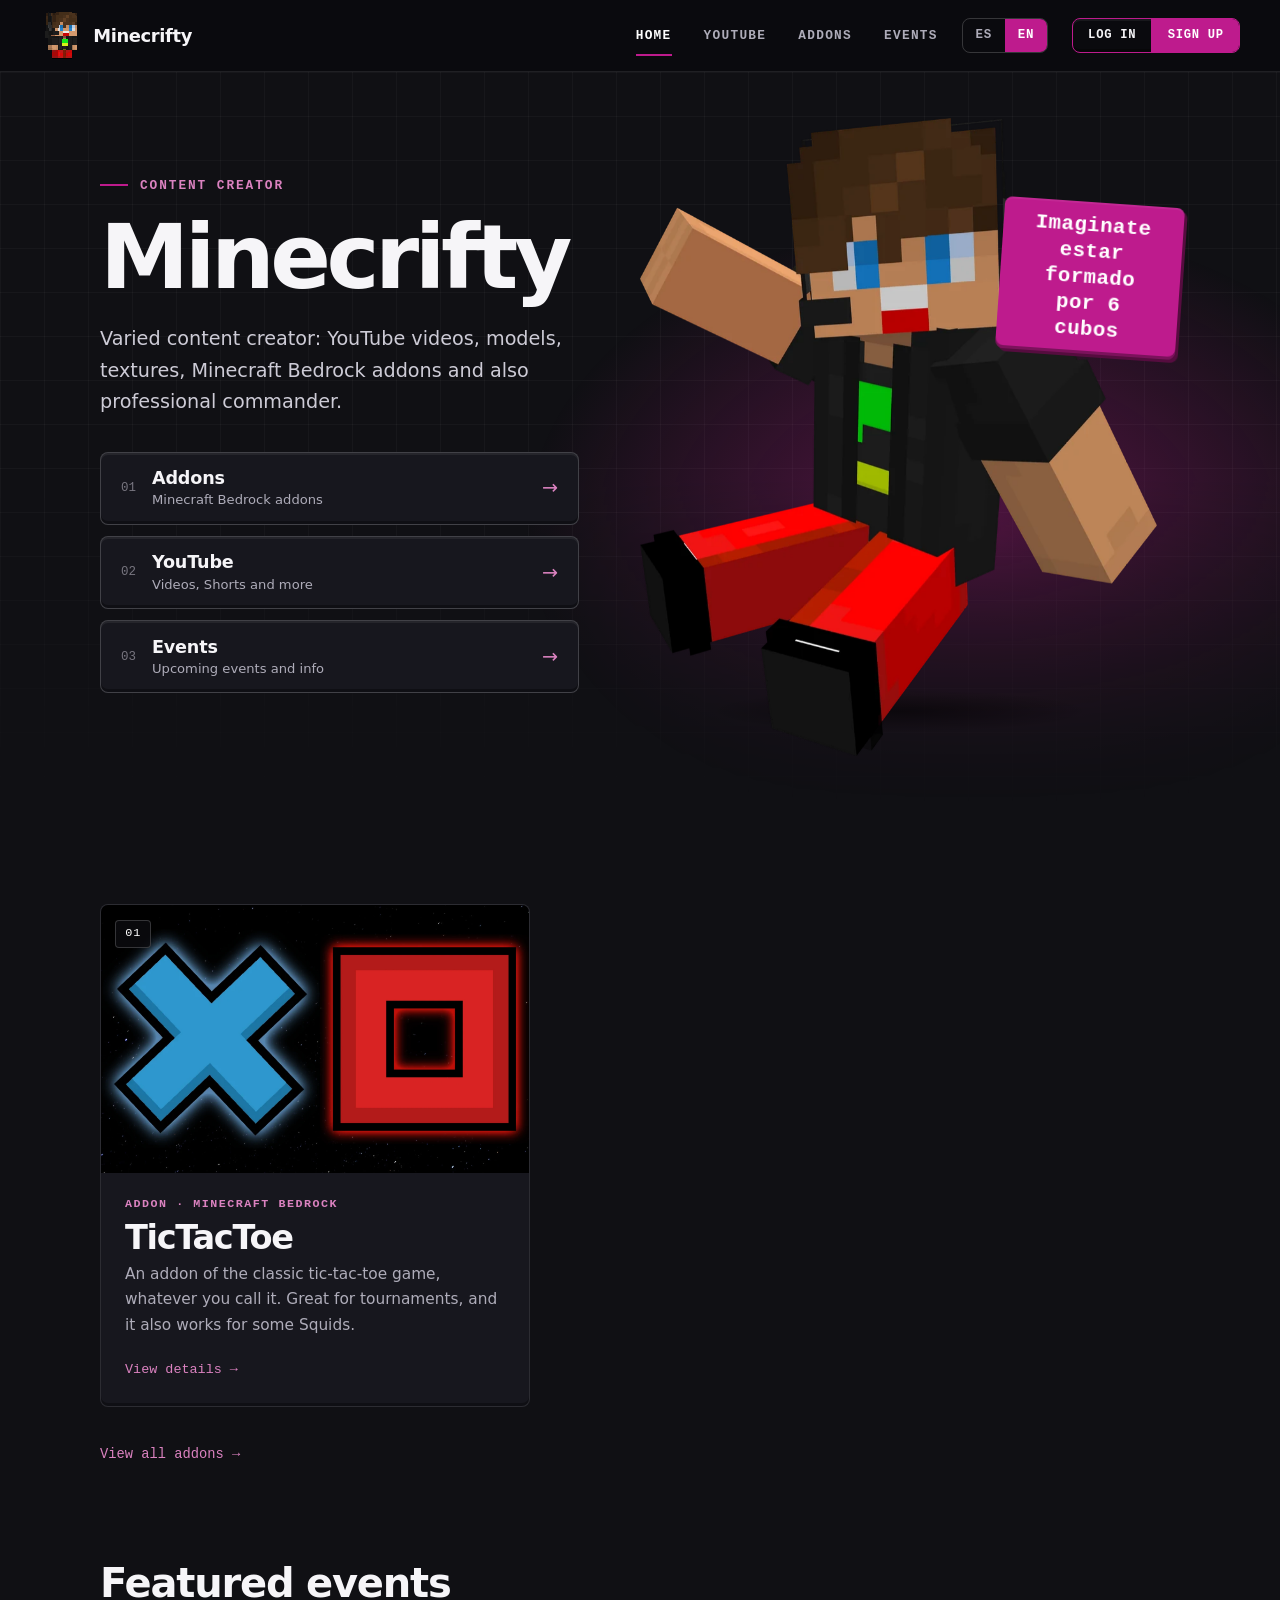
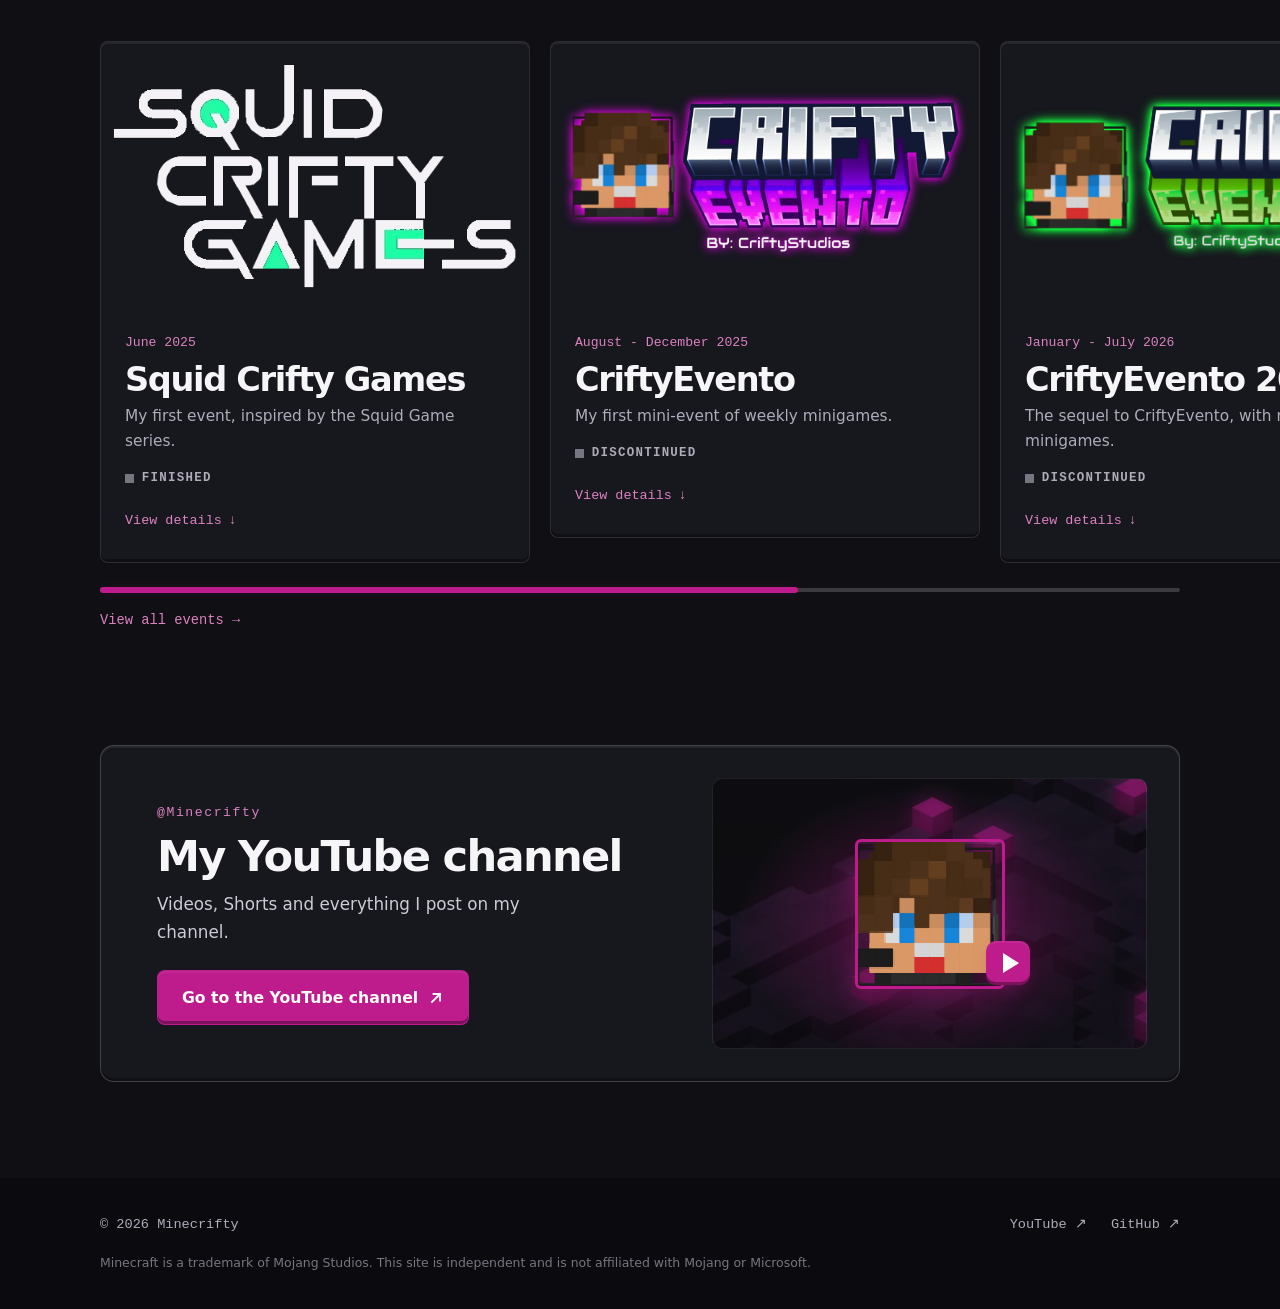
==== commit 253c00b9: "v43" ====
--- a/index.html
+++ b/index.html
@@ -122,7 +122,7 @@
     <!-- Se rellena sola con los eventos de /events/ (data-events-feed). El contenido de abajo es el respaldo si no carga. -->
     <div class="rail reveal" tabindex="0" aria-label="Eventos destacados" data-i18n-attr="aria-label:home.events" id="events-rail" data-events-feed="./events/" data-rail-line="events-line">
       <article class="slide ev-slide">
-        <div class="media slide-media ev-logo ev-logo-dark"><img src="./assets/img/events/squid-crifty-games.webp" alt="Logo de Squid Crifty Games" width="500" height="286" loading="lazy" decoding="async"><span class="media-placeholder mono" data-i18n="common.imgsoon">Imagen próximamente</span></div>
+        <div class="media slide-media ev-logo"><img src="./assets/img/events/squid-crifty-games.webp" alt="Logo de Squid Crifty Games" width="500" height="286" loading="lazy" decoding="async"><span class="media-placeholder mono" data-i18n="common.imgsoon">Imagen próximamente</span></div>
         <div class="slide-body">
           <p class="ev-date mono" data-i18n="ev.scg.date">Junio 2025</p>
           <h3>Squid Crifty Games</h3>
--- a/assets/css/style.css
+++ b/assets/css/style.css
@@ -713,3 +713,8 @@
 .ev-games li { display: grid; gap: 0.3rem; align-content: start; padding: 0.85rem 1rem; border: 1px solid var(--line); border-radius: var(--radius); background: var(--surface-2); color: var(--muted); font-size: 0.9rem; line-height: 1.55; }
 .ev-games strong { display: flex; align-items: baseline; gap: 0.5rem; color: var(--text); font-size: 1rem; font-weight: 800; letter-spacing: -0.02em; }
 .ev-games strong::before { content: ""; flex: none; width: 0.5rem; height: 0.5rem; background: var(--accent); }
+
+/* Logos de eventos: fondo transparente (se ve el color de la tarjeta/página) */
+.ev-logo, .ev-logo.ev-logo-dark { background: transparent; }
+.prow-thumb.ev-logo { border-color: transparent; }
+.ev-logo .media-placeholder { color: var(--faint); }
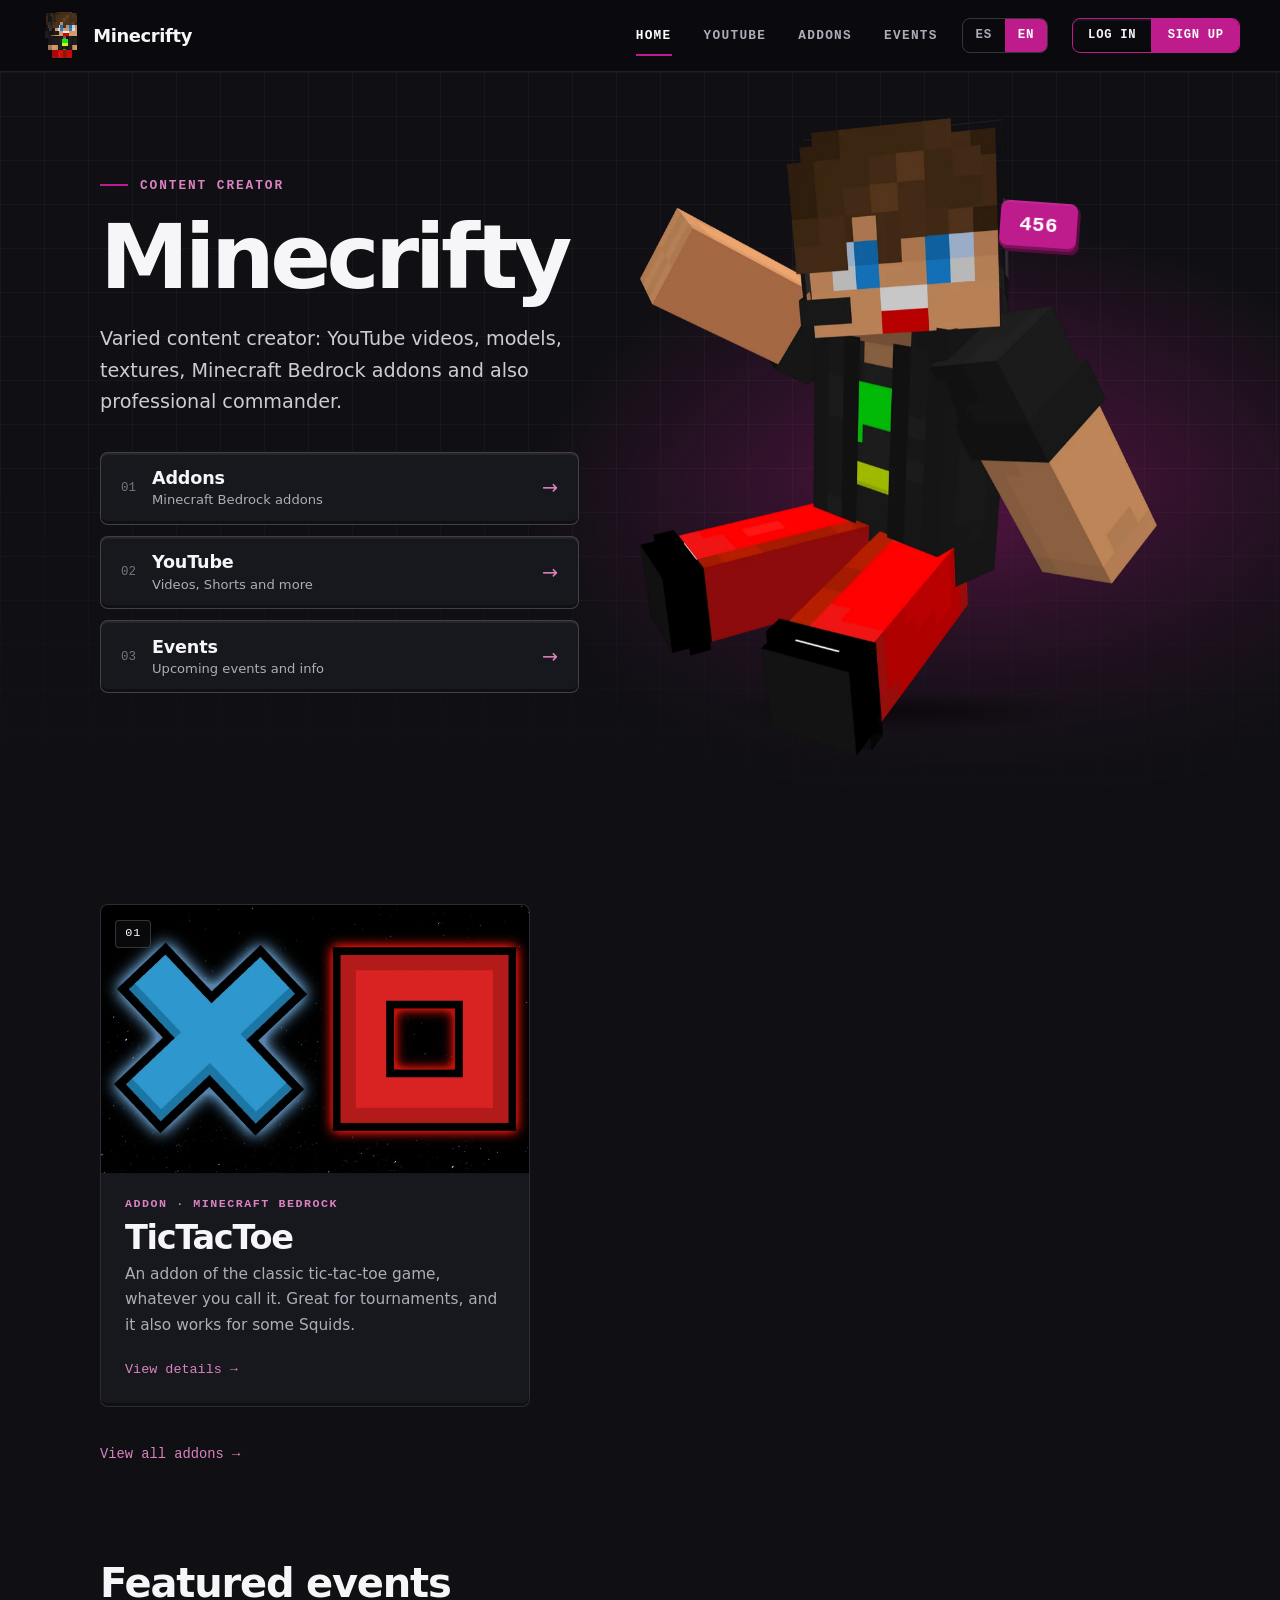
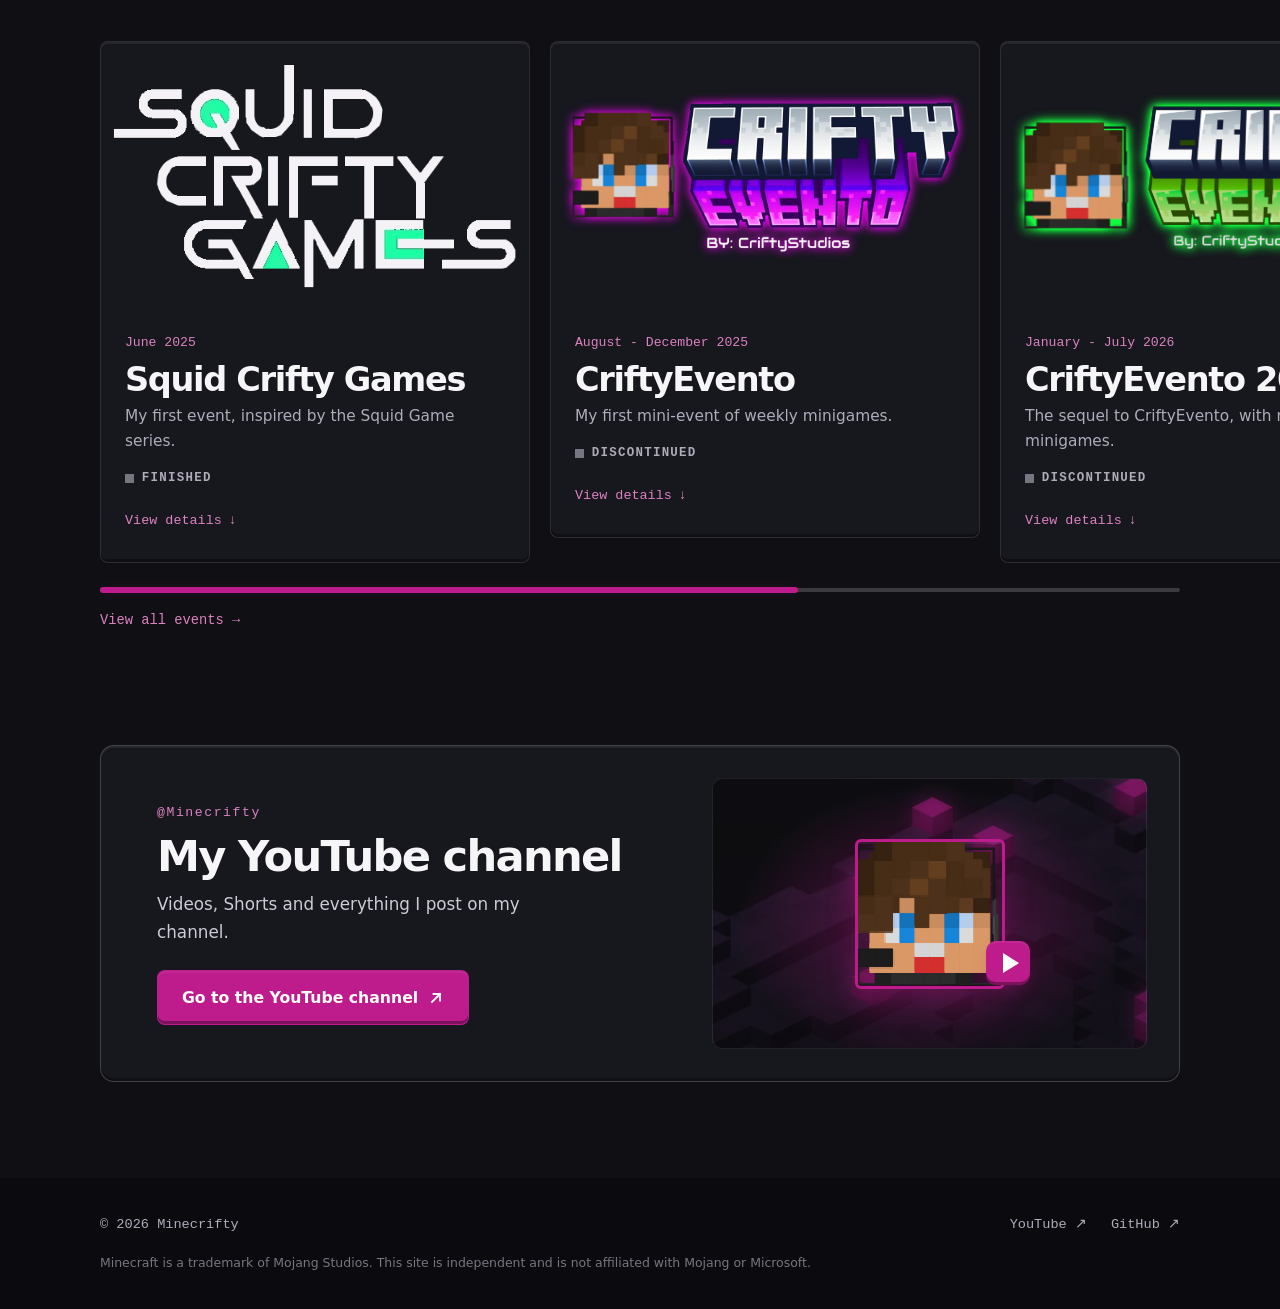
==== commit dee9098b: "v45.1" ====
--- a/index.html
+++ b/index.html
@@ -135,8 +135,18 @@
               <div><dt data-i18n="ev.when">Fecha</dt><dd data-i18n="ev.scg.date">Junio 2025</dd></div>
             </dl>
             <p class="prose" data-i18n="ev.scg.full">Este fue mi primer evento inspirado en la serie de Squid Game. Fue un evento 100% a base de comandos y addons propios (los addons solo incluían modelos y texturas).</p>
+            <h3 class="ev-sub mono" data-i18n="ev.games">Minijuegos</h3>
+            <ul class="ev-games" data-lightbox>
+              <li><div class="media gallery-item"><img src="./assets/img/events/scg/luz-verde-roja.webp" alt="Mapa de Luz Verde/Roja con la línea de meta y cactus" loading="lazy" decoding="async"><span class="media-placeholder mono" data-i18n="common.imgsoon">Imagen próximamente</span></div><strong data-i18n="ev.scg.g1.n">Luz Verde/Roja</strong><span data-i18n="ev.scg.g1.d">Basado en el primer juego de la serie Squid Game: cuando se pone la luz verde los jugadores deben avanzar, y cuando sale la luz roja deben detenerse o serán eliminados.</span></li>
+              <li><div class="media gallery-item"><img src="./assets/img/events/scg/en-base.webp" alt="Mapa de En Base con baldosas sobre el césped" loading="lazy" decoding="async"><span class="media-placeholder mono" data-i18n="common.imgsoon">Imagen próximamente</span></div><strong data-i18n="ev.scg.g2.n">En Base</strong><span data-i18n="ev.scg.g2.d">Un juego musical: cuando la música se detiene, los jugadores deben pararse sobre una baldosa iluminada; de lo contrario son eliminados.</span></li>
+              <li><div class="media gallery-item"><img src="./assets/img/events/scg/agrupados.webp" alt="Pasillo con aulas del juego Agrupados" loading="lazy" decoding="async"><span class="media-placeholder mono" data-i18n="common.imgsoon">Imagen próximamente</span></div><strong data-i18n="ev.scg.g3.n">Agrupados</strong><span data-i18n="ev.scg.g3.d">Suena la música y, cuando se detiene, aparece un número en pantalla. Esa cantidad exacta de jugadores debe meterse a un aula del mapa; si falta o sobra algún jugador, son eliminados.</span></li>
+              <li><div class="media gallery-item"><img src="./assets/img/events/scg/vendados.webp" alt="Circuito de obstáculos de Vendados visto desde arriba" loading="lazy" decoding="async"><span class="media-placeholder mono" data-i18n="common.imgsoon">Imagen próximamente</span></div><strong data-i18n="ev.scg.g4.n">Vendados</strong><span data-i18n="ev.scg.g4.d">Se forman equipos de 2 personas: una es vendada y no puede ver nada, y la otra debe darle instrucciones para cruzar un camino lleno de obstáculos hasta la meta. El último equipo en llegar al final del circuito es eliminado.</span></li>
+              <li><div class="media gallery-item"><img src="./assets/img/events/scg/final-congelada.webp" alt="Arena helada de la Final Congelada con jugadores" loading="lazy" decoding="async"><span class="media-placeholder mono" data-i18n="common.imgsoon">Imagen próximamente</span></div><strong data-i18n="ev.scg.g5.n">Final Congelada</strong><span data-i18n="ev.scg.g5.d">El juego final, donde solo quedan dos personas que deben pelear entre sí para ver quién gana; si uno cae al agua, es eliminado.</span></li>
+            </ul>
             <h3 class="ev-sub mono" data-i18n="ev.images">Imágenes</h3>
-            <div class="ev-gallery"><p class="ev-noimg mono" data-i18n="common.imgsoon">Imagen próximamente</p></div>
+            <div class="ev-gallery" data-lightbox>
+              <figure class="ev-shot"><div class="media gallery-item"><img src="./assets/img/events/scg/zona-de-comandos.webp" alt="Zona de Comandos" loading="lazy" decoding="async"><span class="media-placeholder mono" data-i18n="common.imgsoon">Imagen próximamente</span></div><figcaption class="mono" data-i18n="ev.scg.cmd">Zona de Comandos</figcaption></figure>
+            </div>
           </div>
         </div>
       </article>
--- a/assets/css/style.css
+++ b/assets/css/style.css
@@ -718,3 +718,10 @@
 .ev-logo, .ev-logo.ev-logo-dark { background: transparent; }
 .prow-thumb.ev-logo { border-color: transparent; }
 .ev-logo .media-placeholder { color: var(--faint); }
+
+/* Minijuegos con imagen (dentro de .ev-games) y foto con nota */
+.ev-games li > .gallery-item { aspect-ratio: 16 / 10; margin-bottom: 0.45rem; border: 1px solid var(--line); border-radius: 6px; }
+.ev-shot { margin: 0; display: grid; gap: 0.45rem; width: min(100%, 420px); }
+.ev-shot .gallery-item { aspect-ratio: 16 / 10; border: 1px solid var(--line); border-radius: 6px; }
+.ev-shot figcaption { color: var(--accent-text); font-size: 0.76rem; letter-spacing: 0.1em; text-transform: uppercase; }
+.ev-shot figcaption::before { content: "★ "; }
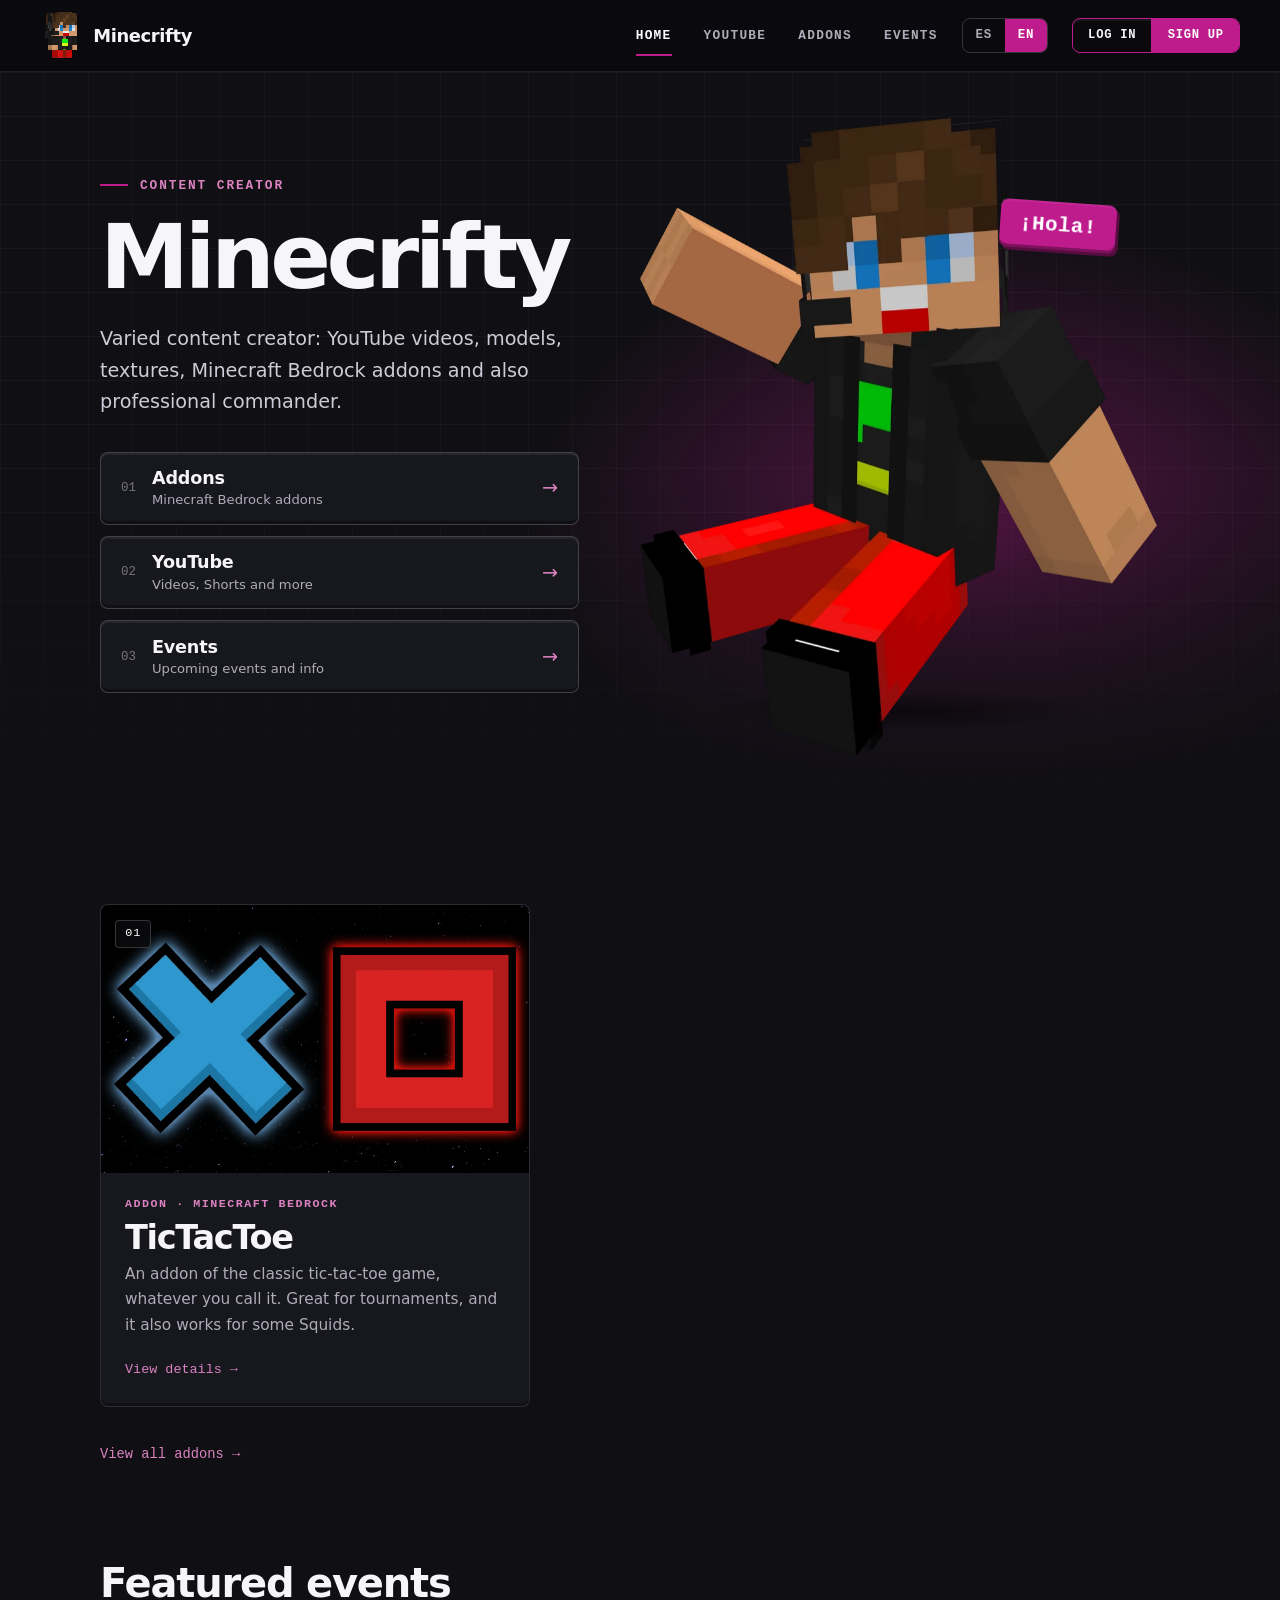
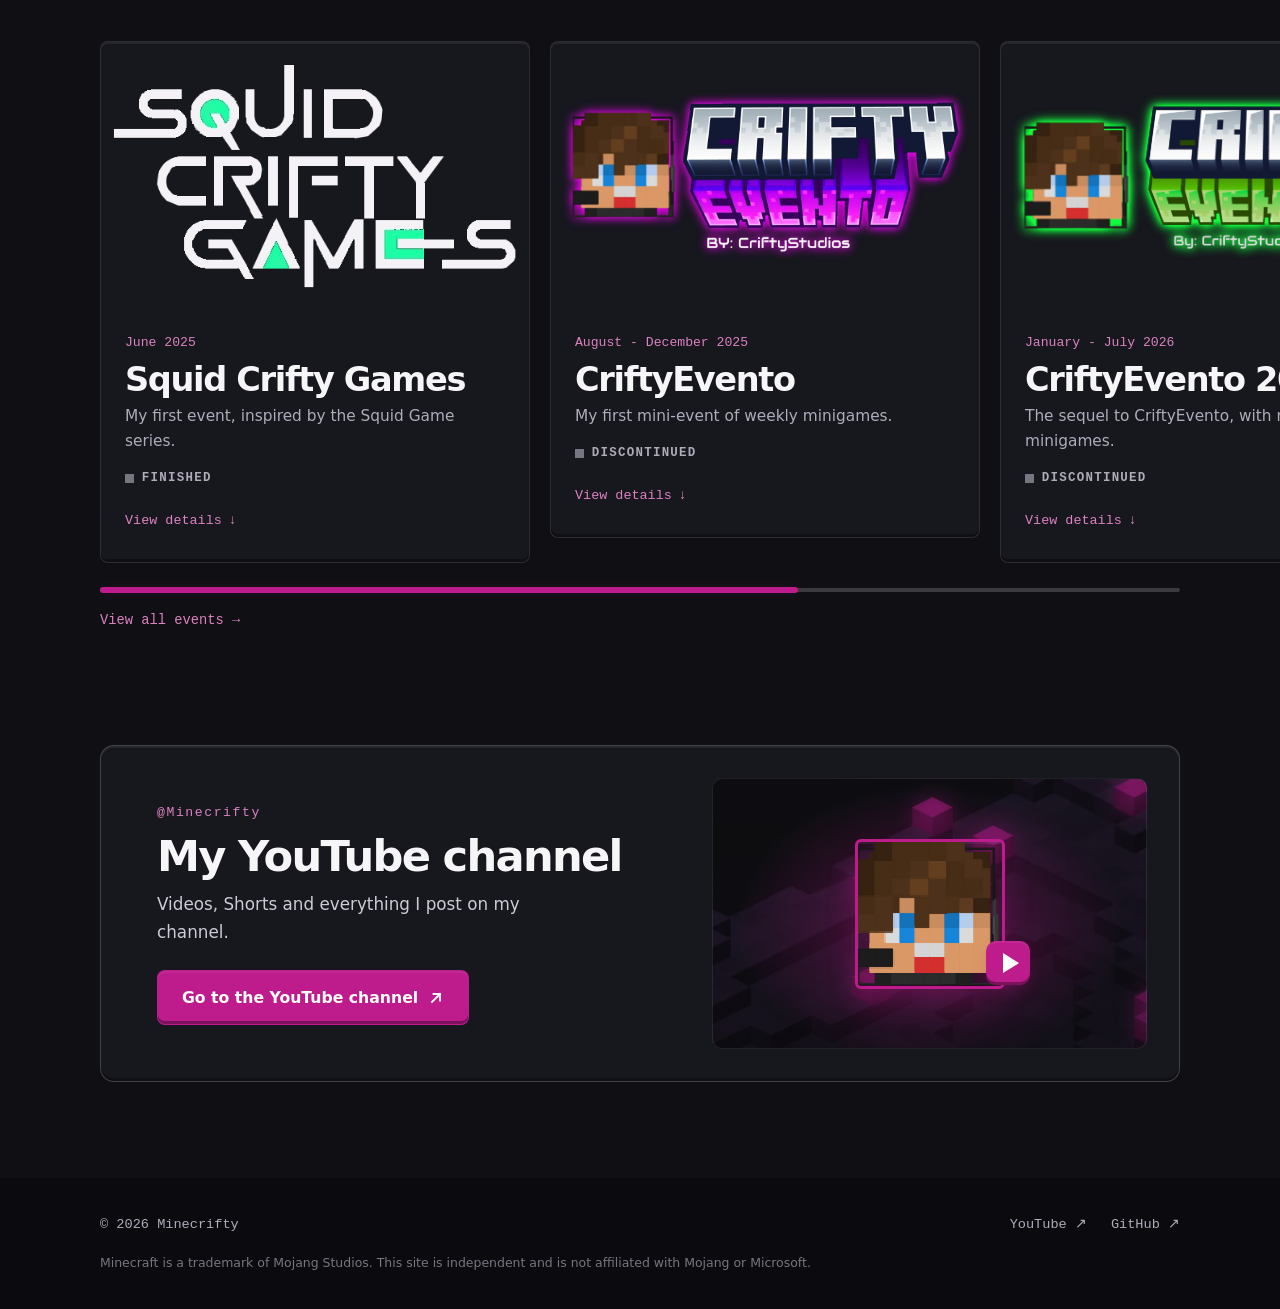
==== commit b48989ef: "v46" ====
--- a/index.html
+++ b/index.html
@@ -135,18 +135,14 @@
               <div><dt data-i18n="ev.when">Fecha</dt><dd data-i18n="ev.scg.date">Junio 2025</dd></div>
             </dl>
             <p class="prose" data-i18n="ev.scg.full">Este fue mi primer evento inspirado en la serie de Squid Game. Fue un evento 100% a base de comandos y addons propios (los addons solo incluían modelos y texturas).</p>
-            <h3 class="ev-sub mono" data-i18n="ev.games">Minijuegos</h3>
             <ul class="ev-games" data-lightbox>
               <li><div class="media gallery-item"><img src="./assets/img/events/scg/luz-verde-roja.webp" alt="Mapa de Luz Verde/Roja con la línea de meta y cactus" loading="lazy" decoding="async"><span class="media-placeholder mono" data-i18n="common.imgsoon">Imagen próximamente</span></div><strong data-i18n="ev.scg.g1.n">Luz Verde/Roja</strong><span data-i18n="ev.scg.g1.d">Basado en el primer juego de la serie Squid Game: cuando se pone la luz verde los jugadores deben avanzar, y cuando sale la luz roja deben detenerse o serán eliminados.</span></li>
               <li><div class="media gallery-item"><img src="./assets/img/events/scg/en-base.webp" alt="Mapa de En Base con baldosas sobre el césped" loading="lazy" decoding="async"><span class="media-placeholder mono" data-i18n="common.imgsoon">Imagen próximamente</span></div><strong data-i18n="ev.scg.g2.n">En Base</strong><span data-i18n="ev.scg.g2.d">Un juego musical: cuando la música se detiene, los jugadores deben pararse sobre una baldosa iluminada; de lo contrario son eliminados.</span></li>
               <li><div class="media gallery-item"><img src="./assets/img/events/scg/agrupados.webp" alt="Pasillo con aulas del juego Agrupados" loading="lazy" decoding="async"><span class="media-placeholder mono" data-i18n="common.imgsoon">Imagen próximamente</span></div><strong data-i18n="ev.scg.g3.n">Agrupados</strong><span data-i18n="ev.scg.g3.d">Suena la música y, cuando se detiene, aparece un número en pantalla. Esa cantidad exacta de jugadores debe meterse a un aula del mapa; si falta o sobra algún jugador, son eliminados.</span></li>
               <li><div class="media gallery-item"><img src="./assets/img/events/scg/vendados.webp" alt="Circuito de obstáculos de Vendados visto desde arriba" loading="lazy" decoding="async"><span class="media-placeholder mono" data-i18n="common.imgsoon">Imagen próximamente</span></div><strong data-i18n="ev.scg.g4.n">Vendados</strong><span data-i18n="ev.scg.g4.d">Se forman equipos de 2 personas: una es vendada y no puede ver nada, y la otra debe darle instrucciones para cruzar un camino lleno de obstáculos hasta la meta. El último equipo en llegar al final del circuito es eliminado.</span></li>
               <li><div class="media gallery-item"><img src="./assets/img/events/scg/final-congelada.webp" alt="Arena helada de la Final Congelada con jugadores" loading="lazy" decoding="async"><span class="media-placeholder mono" data-i18n="common.imgsoon">Imagen próximamente</span></div><strong data-i18n="ev.scg.g5.n">Final Congelada</strong><span data-i18n="ev.scg.g5.d">El juego final, donde solo quedan dos personas que deben pelear entre sí para ver quién gana; si uno cae al agua, es eliminado.</span></li>
+              <li class="is-note"><div class="media gallery-item"><img src="./assets/img/events/scg/zona-de-comandos.webp" alt="Zona de Comandos" loading="lazy" decoding="async"><span class="media-placeholder mono" data-i18n="common.imgsoon">Imagen próximamente</span></div><strong data-i18n="ev.scg.cmd">Zona de Comandos</strong></li>
             </ul>
-            <h3 class="ev-sub mono" data-i18n="ev.images">Imágenes</h3>
-            <div class="ev-gallery" data-lightbox>
-              <figure class="ev-shot"><div class="media gallery-item"><img src="./assets/img/events/scg/zona-de-comandos.webp" alt="Zona de Comandos" loading="lazy" decoding="async"><span class="media-placeholder mono" data-i18n="common.imgsoon">Imagen próximamente</span></div><figcaption class="mono" data-i18n="ev.scg.cmd">Zona de Comandos</figcaption></figure>
-            </div>
           </div>
         </div>
       </article>
--- a/assets/css/style.css
+++ b/assets/css/style.css
@@ -725,3 +725,7 @@
 .ev-shot .gallery-item { aspect-ratio: 16 / 10; border: 1px solid var(--line); border-radius: 6px; }
 .ev-shot figcaption { color: var(--accent-text); font-size: 0.76rem; letter-spacing: 0.1em; text-transform: uppercase; }
 .ev-shot figcaption::before { content: "★ "; }
+
+/* Nota "Zona de Comandos" junto a los minijuegos */
+.ev-games li.is-note { border-style: dashed; border-color: var(--accent); background: var(--accent-soft); }
+.ev-games li.is-note strong::before { content: "★"; width: auto; height: auto; background: none; color: var(--accent-text); font-size: 0.85rem; }
